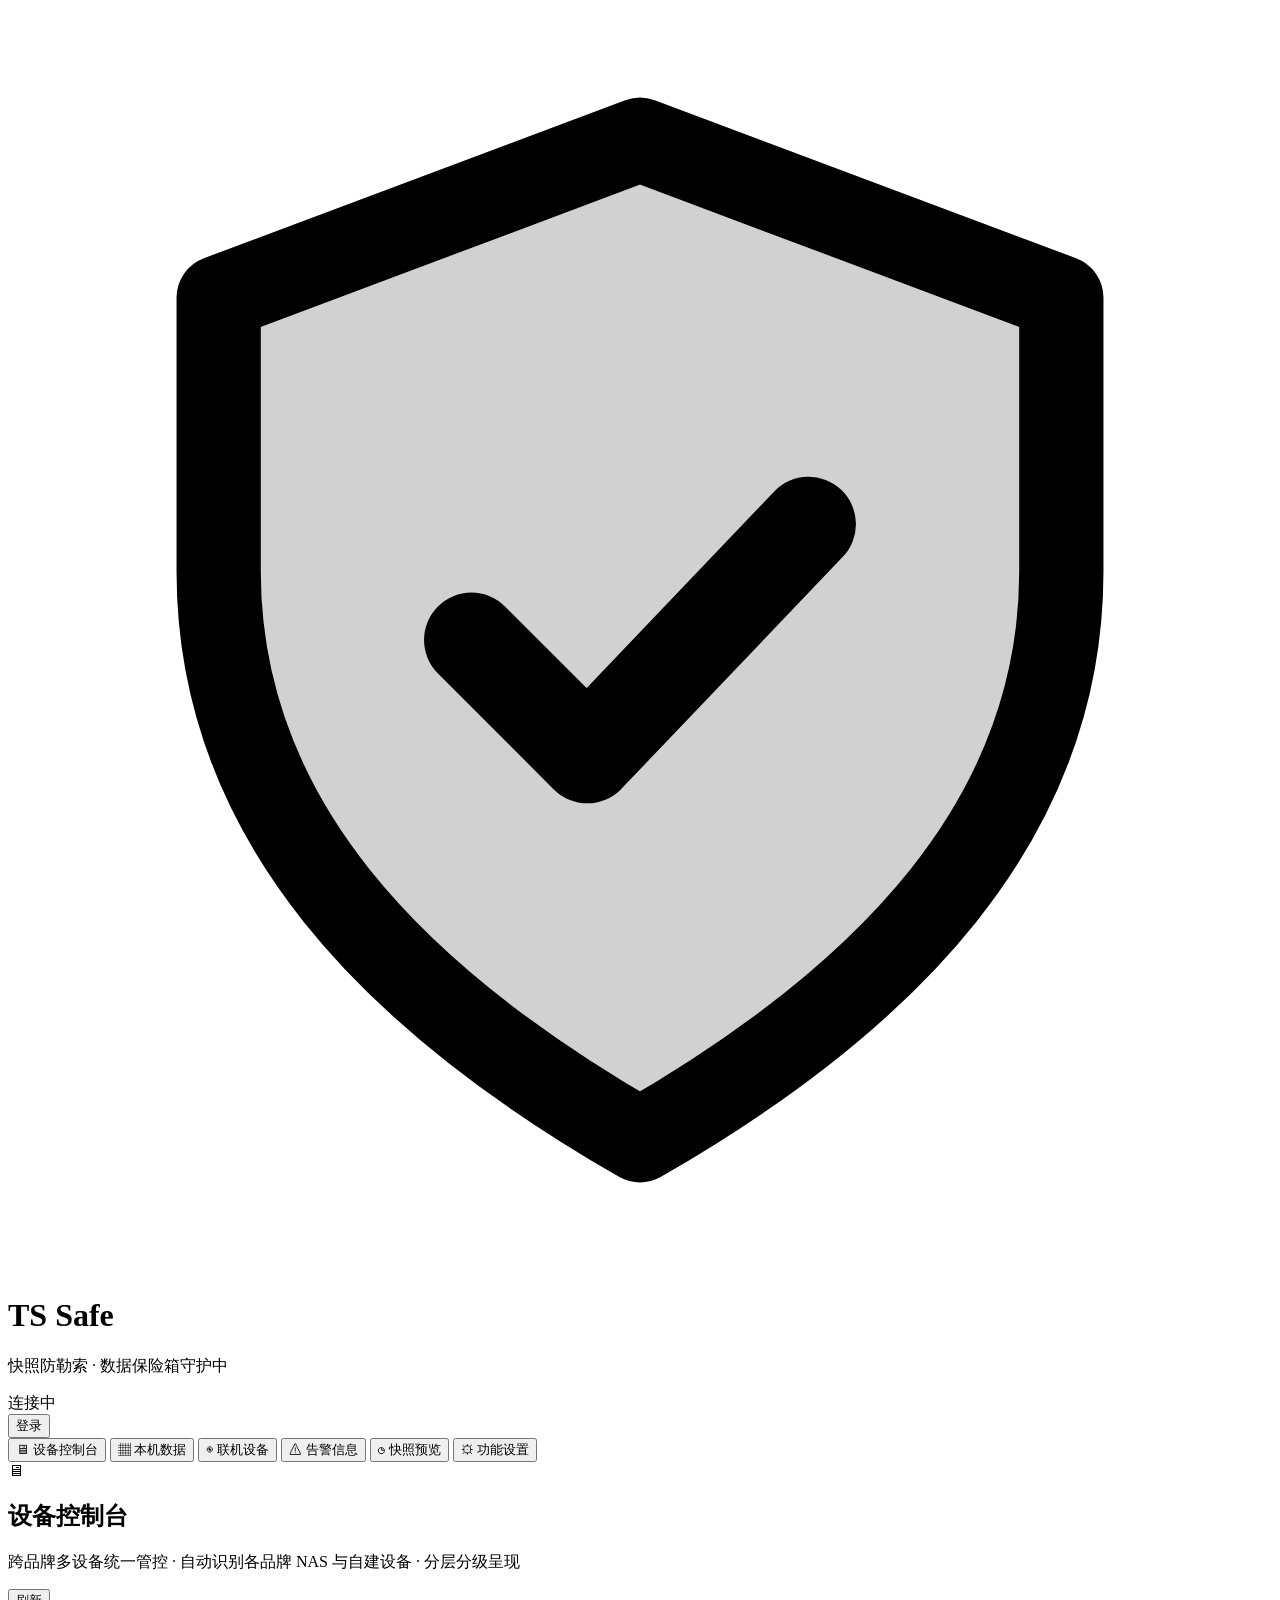
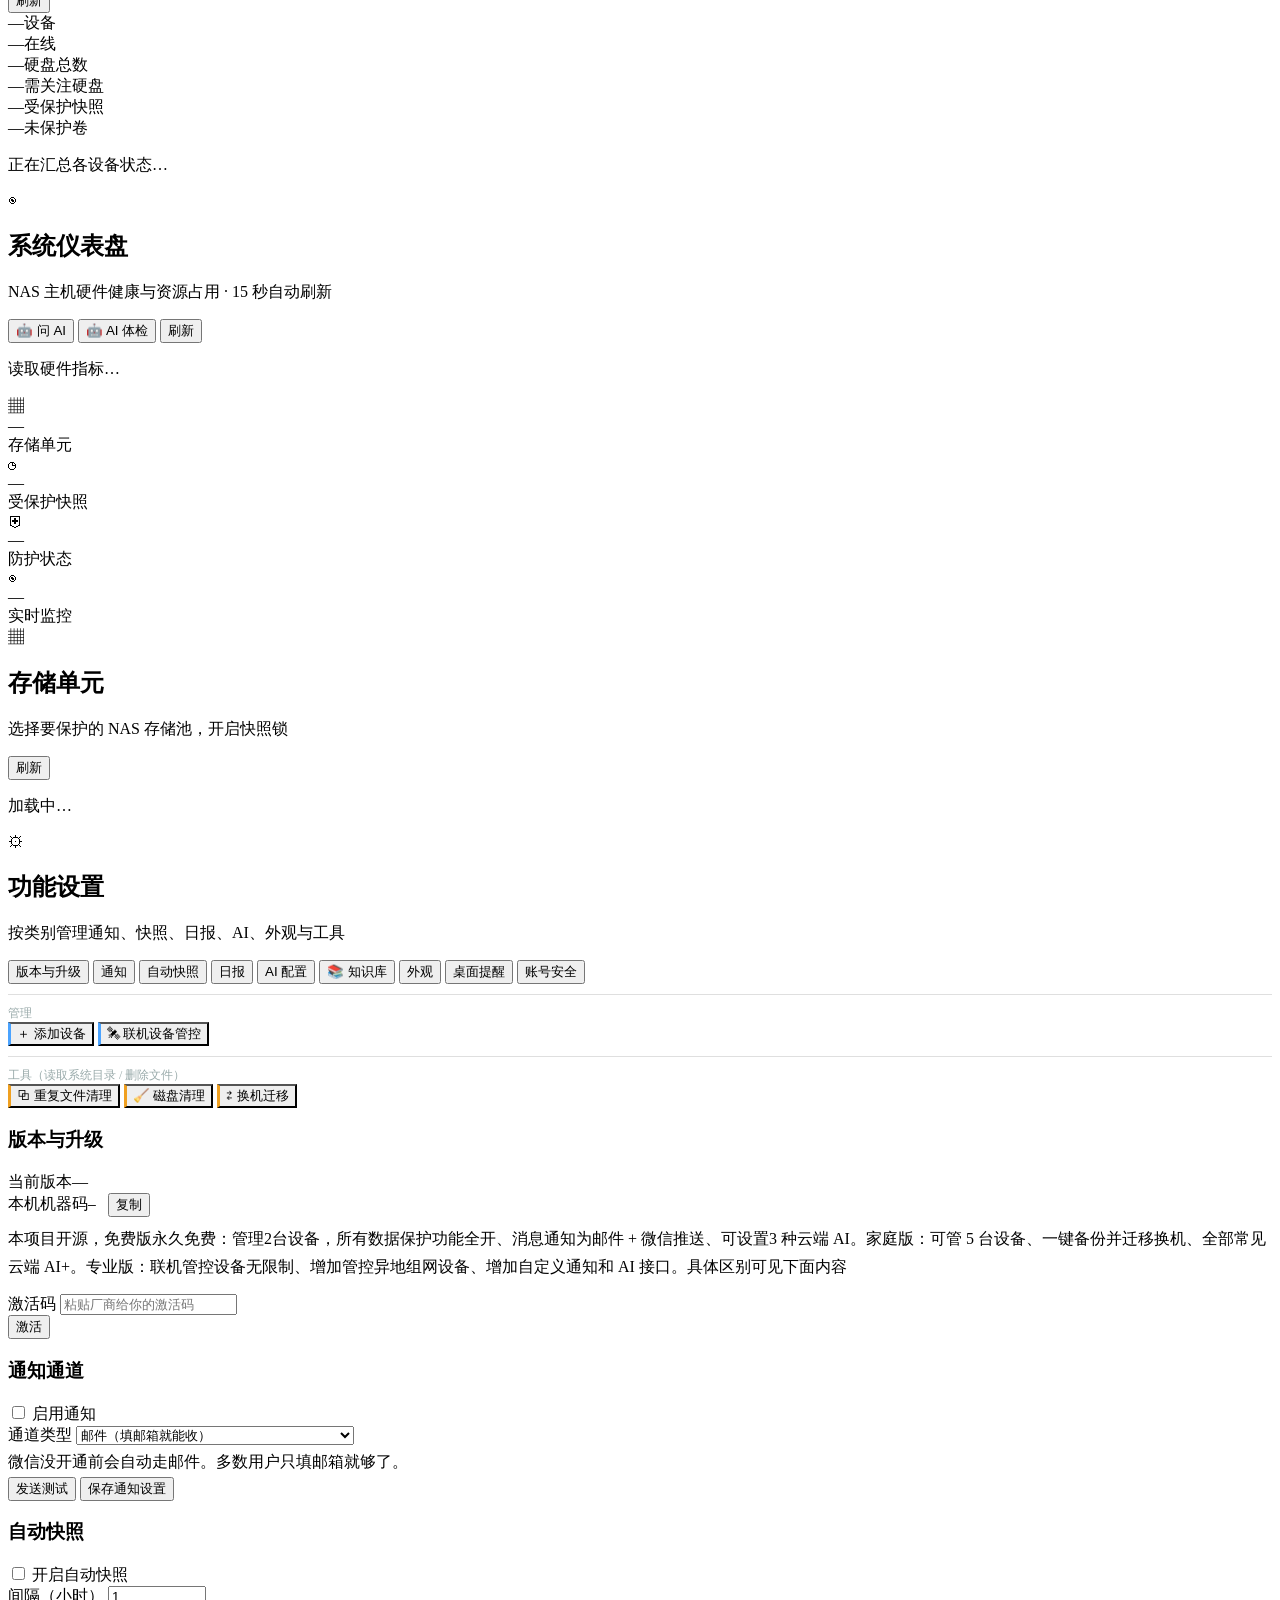
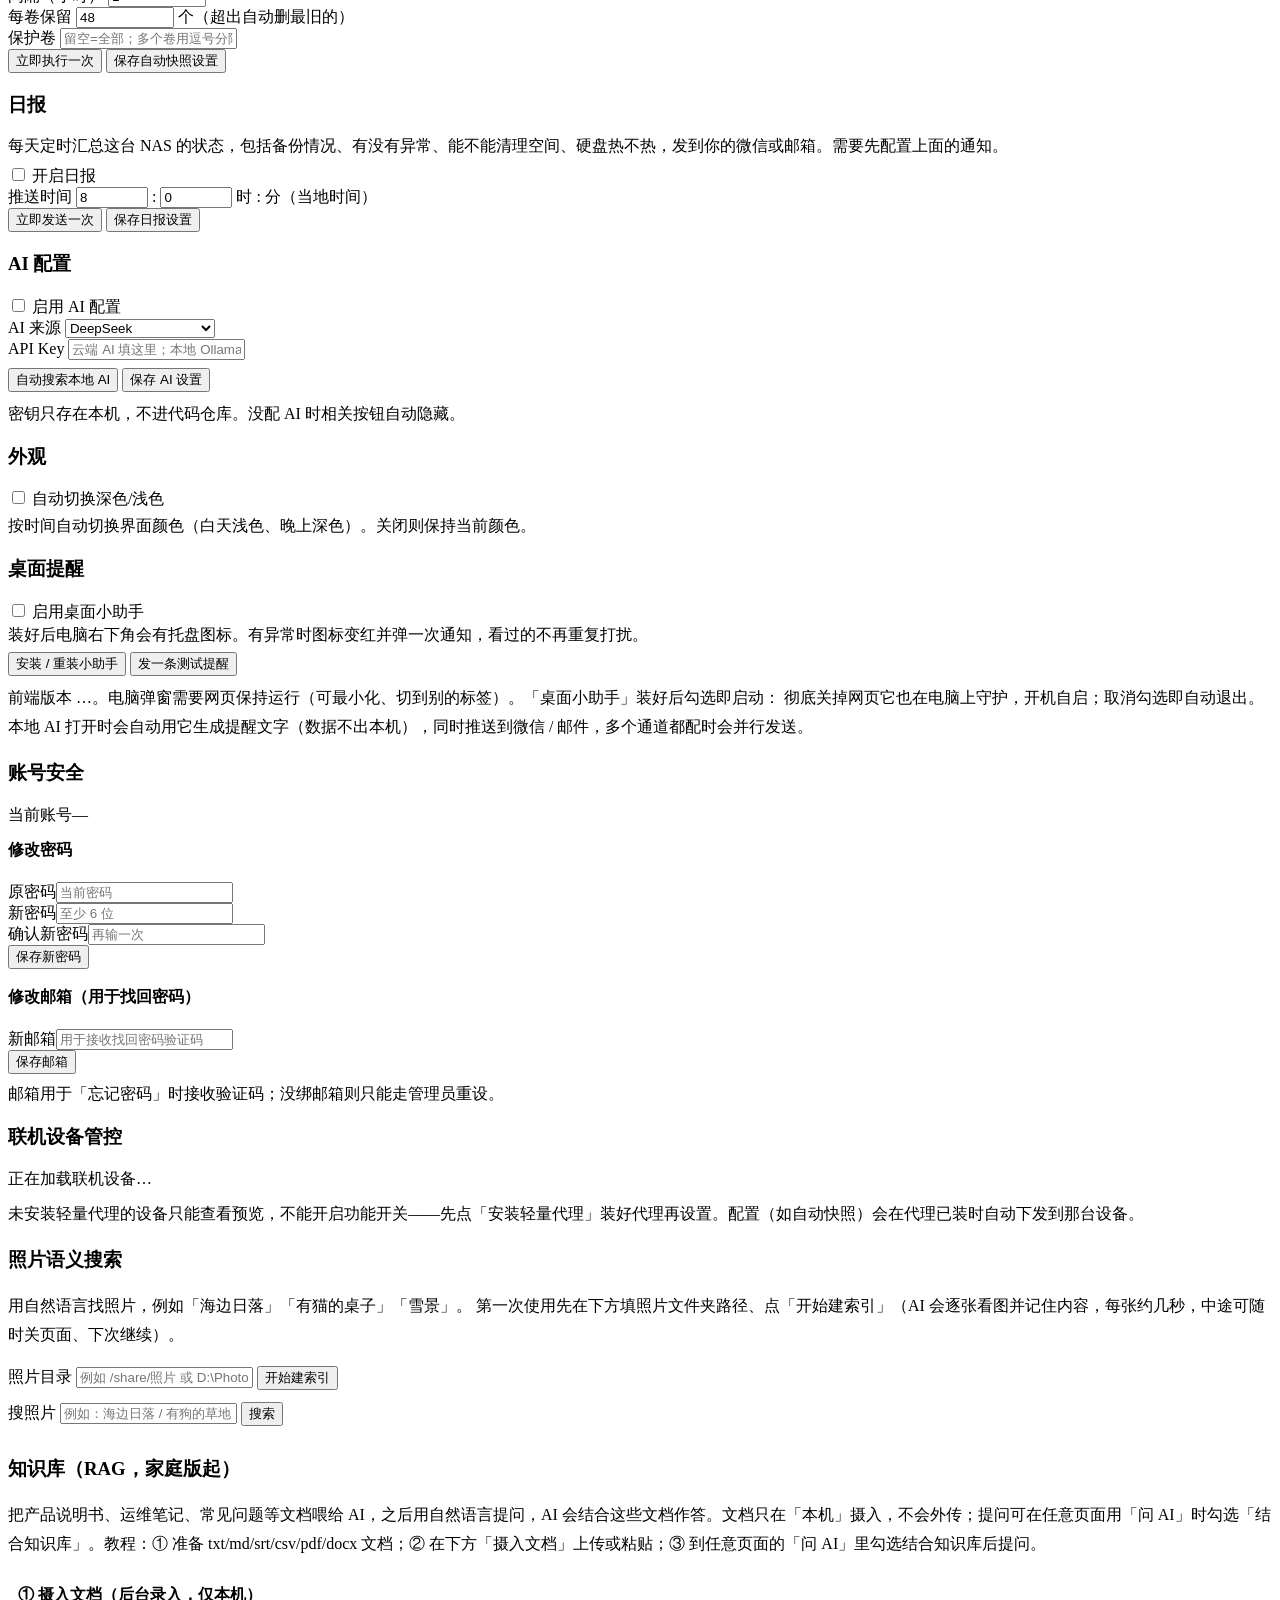
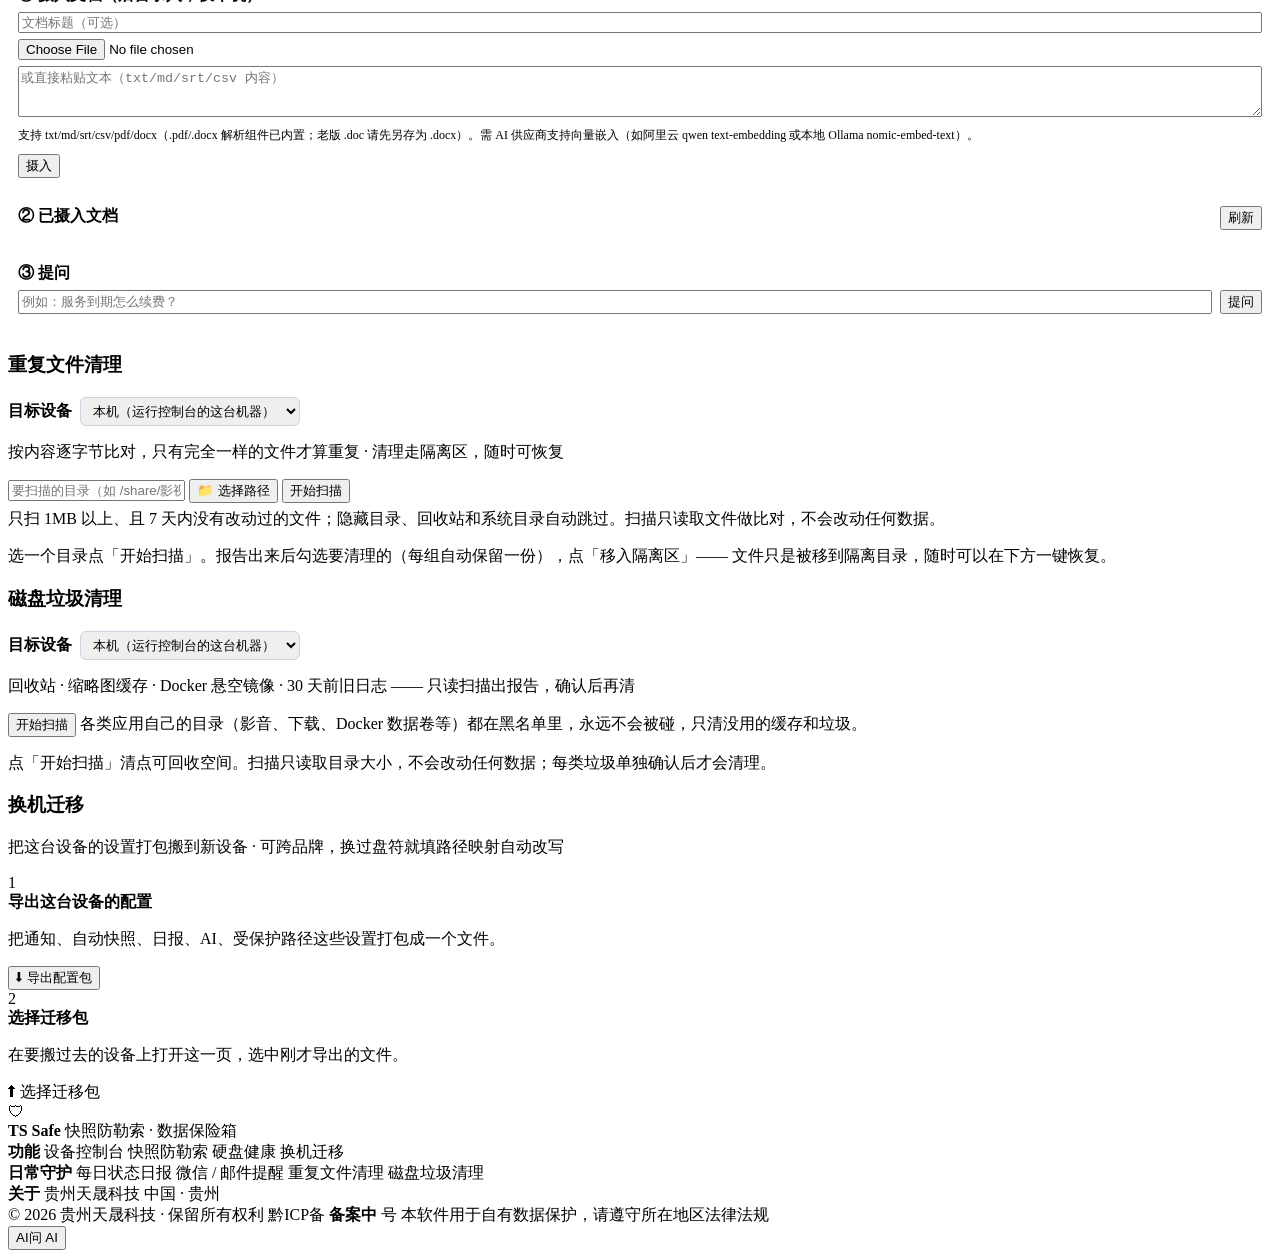
==== web/index.html @ de100f85 "20261008k: 扫描识别修正——Mac 不再被误判为苹果投屏设备(7000 AirPlay 探针+macOS 规则前置); 手动添加按识别结果预填品牌" ====
<!DOCTYPE html>
<html lang="zh-CN">
<head>
<meta charset="UTF-8">
<meta name="viewport" content="width=device-width, initial-scale=1.0">
<meta http-equiv="Cache-Control" content="no-store, no-cache, must-revalidate">
<meta http-equiv="Pragma" content="no-cache">
<meta http-equiv="Expires" content="0">
<title>TS Safe — 数据保险箱</title>
<link rel="preconnect" href="https://fonts.googleapis.com">
<link rel="preconnect" href="https://fonts.gstatic.com" crossorigin>
<link href="https://fonts.googleapis.com/css2?family=Sora:wght@500;600;700&display=swap" rel="stylesheet">
<link rel="stylesheet" href="/style-20261005a.css">
<link rel="icon" href="/favicon.ico" type="image/x-icon">
</head>
<body>

<header class="topbar">
  <div class="brand">
    <div class="logo" aria-hidden="true">
      <svg viewBox="0 0 24 24" fill="none">
        <path d="M12 2.5 4 5.5v5.2c0 4.7 3.3 8.1 8 10.8 4.7-2.7 8-6.1 8-10.8V5.5L12 2.5Z"
              fill="currentColor" opacity=".18"/>
        <path d="M12 2.5 4 5.5v5.2c0 4.7 3.3 8.1 8 10.8 4.7-2.7 8-6.1 8-10.8V5.5L12 2.5Z"
              stroke="currentColor" stroke-width="1.6" stroke-linejoin="round"/>
        <path d="m8.8 12 2.2 2.2 4.2-4.4" stroke="currentColor" stroke-width="1.8"
              stroke-linecap="round" stroke-linejoin="round"/>
      </svg>
    </div>
    <div>
      <h1>TS Safe</h1>
      <p class="sub" id="sysLine">快照防勒索 · 数据保险箱守护中</p>
    </div>
  </div>
  <div class="status" id="statusChip">
    <span class="dot"></span><span id="statusText">连接中</span>
  </div>
  <div class="auth-status" id="authStatus" title="未登录时只能查看，功能按钮需登录后使用">
    <button class="btn ghost sm" id="authBtn">登录</button>
  </div>
</header>

<!-- 主导航：分区查看，避免单页过长 -->
<!-- 主导航（六菜单）：前五个都是「看数据」，免登录直接看；
     只有「功能设置」是受保护入口，未登录点它会先要求注册/登录。
     动系统的工具（重复文件清理/磁盘清理/换机迁移）和各项配置都收进「功能设置」里面。 -->
<nav class="tabs" id="mainTabs" aria-label="主导航">
  <button class="tab active" data-view="console">🖥 设备控制台</button>
  <button class="tab" data-view="home">▦ 本机数据</button>
  <button class="tab" data-view="monitor">◉ 联机设备</button>
  <button class="tab" data-view="alerts">⚠ 告警信息</button>
  <button class="tab" data-view="snapshots">◷ 快照预览</button>
  <button class="tab" data-view="settings">⚙ 功能设置</button>
</nav>

<main class="layout">

  <!-- 顶栏式风险横幅（全局常驻，命中即红色/琥珀色顶置） -->
  <section class="alert-banner" id="alertBanner" hidden>
    <div class="alert-icon"></div>
    <div>
      <strong id="alertTitle">检测到风险</strong>
      <p id="alertBody"></p>
    </div>
  </section>

  <!-- 跨品牌多设备总控制台（主界面：分层分级呈现所有 NAS 设备） -->
  <section class="panel zone zone-monitor" id="consolePanel" data-view="console">
    <div class="panel-head">
      <div class="zone-head">
        <span class="zone-ico">🖥</span>
        <div>
          <h2>设备控制台</h2>
          <p class="sub">跨品牌多设备统一管控 · 自动识别各品牌 NAS 与自建设备 · 分层分级呈现</p>
        </div>
      </div>
      <div class="panel-actions">
        <button class="btn ghost" id="consoleRefreshBtn">刷新</button>
      </div>
    </div>

    <!-- 总体态势条 -->
    <div class="console-overview" id="consoleOverview">
      <div class="cov-card"><span class="cov-num" id="covDevices">—</span><span class="cov-label">设备</span></div>
      <div class="cov-card"><span class="cov-num" id="covOnline">—</span><span class="cov-label">在线</span></div>
      <div class="cov-card"><span class="cov-num" id="covDisks">—</span><span class="cov-label">硬盘总数</span></div>
      <div class="cov-card cov-risk"><span class="cov-num" id="covRisk">—</span><span class="cov-label">需关注硬盘</span></div>
      <div class="cov-card"><span class="cov-num" id="covSnaps">—</span><span class="cov-label">受保护快照</span></div>
      <div class="cov-card cov-risk"><span class="cov-num" id="covUnprot">—</span><span class="cov-label">未保护卷</span></div>
    </div>

    <!-- 设备拓扑思维导图（中心总控台 + 环绕设备节点） -->
    <div id="consoleTopology" class="console-topology"></div>

    <!-- 设备详情（点击节点下钻） -->
    <div id="deviceDetail" class="device-detail" style="display:none"></div>

    <!-- 设备分组树 -->
    <div id="consoleGroups" class="console-groups">
      <p class="muted">正在汇总各设备状态…</p>
    </div>

  </section>

  <!-- 系统仪表盘（本机总览顶部，按能力渲染，15s 自动刷新） -->
  <section class="panel zone zone-monitor" id="dashboardPanel" data-view="home">
    <div class="panel-head">
      <div class="zone-head">
        <span class="zone-ico">◉</span>
        <div>
          <h2>系统仪表盘</h2>
          <p class="sub">NAS 主机硬件健康与资源占用 · 15 秒自动刷新</p>
        </div>
      </div>
      <div class="panel-actions">
        <button class="btn ghost" id="aiAskBtn" title="用大白话问 TS Safe 的状态">🤖 问 AI</button>
        <button class="btn primary" id="aiDiagnoseBtn" title="AI 汇总全机状态出一份体检报告">🤖 AI 体检</button>
        <button class="btn ghost" id="metricsRefreshBtn">刷新</button>
      </div>
    </div>
    <div id="metricsBody" class="metrics-grid">
      <p class="muted">读取硬件指标…</p>
    </div>
  </section>

  <!-- 一眼概览 -->
  <section class="overview" id="overview" data-view="home">
    <div class="ov-card zone-storage">
      <span class="ov-ico">▦</span>
      <div class="ov-body">
        <div class="ov-num" id="ovUnits">—</div>
        <div class="ov-label">存储单元</div>
      </div>
    </div>
    <div class="ov-card zone-snapshot">
      <span class="ov-ico">◷</span>
      <div class="ov-body">
        <div class="ov-num" id="ovSnaps">—</div>
        <div class="ov-label">受保护快照</div>
      </div>
    </div>
    <div class="ov-card zone-guard">
      <span class="ov-ico">⛨</span>
      <div class="ov-body">
        <div class="ov-num" id="ovGuard">—</div>
        <div class="ov-label">防护状态</div>
      </div>
    </div>
    <div class="ov-card zone-monitor">
      <span class="ov-ico">◉</span>
      <div class="ov-body">
        <div class="ov-num" id="ovMonitor">—</div>
        <div class="ov-label">实时监控</div>
      </div>
    </div>
  </section>

  <!-- 功能区一：存储单元 -->
  <section class="panel zone zone-storage" id="storageZone" data-view="home">
    <div class="panel-head">
      <div class="zone-head">
        <span class="zone-ico">▦</span>
        <div>
          <h2>存储单元</h2>
          <p class="sub">选择要保护的 NAS 存储池，开启快照锁</p>
        </div>
      </div>
      <button class="btn ghost" id="refreshBtn">刷新</button>
    </div>
    <div id="volumeList" class="volume-list">
      <p class="muted">加载中…</p>
    </div>
  </section>

  <!-- 功能区二：快照时间轴 -->
  <section class="panel zone zone-snapshot" id="timelinePanel" data-view="snapshots" hidden>
    <div class="panel-head">
      <div class="zone-head">
        <span class="zone-ico">◷</span>
        <div>
          <h2 id="tlTitle">快照时间轴</h2>
          <p class="sub" id="tlSubtitle"></p>
        </div>
      </div>
      <div class="panel-actions">
        <select id="tlVolumeSel" class="text-input" style="width:auto" title="切换要查看的存储卷"></select>
        <button class="btn ghost" id="browseBtn" disabled>浏览文件</button>
        <button class="btn primary" id="snapBtn">立即拍一张快照</button>
        <button class="btn ghost" id="vssCleanBtn" style="display:none" title="删除系统里已不被本产品管理的残留卷影副本，释放 VSS 存储空间">清理孤儿影子副本</button>
      </div>
    </div>

    <div class="tl-devbar" id="tlDeviceBar"></div>

    <div class="timeline-wrap">
      <div class="timeline-line"></div>
      <div class="timeline" id="timeline">
        <p class="muted">该存储单元还没有快照。</p>
      </div>
    </div>

    <div class="tl-hint">
      <span class="hint-item"><i class="kp"></i>点击时间点查看详情</span>
      <span class="hint-item"><i class="kp"></i>建议每小时自动快照</span>
    </div>
  </section>

  <!-- 功能区三：联机设备状态总览 -->
  <section class="panel zone zone-monitor" id="monitorPanel" data-view="monitor" hidden>
    <div class="panel-head">
      <div class="zone-head">
        <span class="zone-ico">◉</span>
        <div>
          <h2>联机设备状态总览</h2>
          <p class="sub">所有已联机设备的健康与防护总览 · 点击单台看详情 · 功能性设置到「功能设置」里单独配</p>
        </div>
      </div>
      <div class="panel-actions">
        <button class="btn ghost" id="monRefreshBtn">刷新</button>
      </div>
    </div>
    <div id="deviceOverview" class="device-overview"><p class="muted">正在汇总联机设备…</p></div>
    <details class="monitor-local">
      <summary>本机实时监控（防勒索巡检）</summary>
      <div class="monitor-auto">
        <label class="switch">
          <input type="checkbox" id="autoMonitor">
          <span class="switch-track"></span>
        </label>
        <span class="auto-label">自动持续监控</span>
        <select id="autoInterval" class="sel-input">
          <option value="300000">每 5 分钟</option>
          <option value="600000">每 10 分钟</option>
          <option value="1800000">每 30 分钟</option>
        </select>
        <label class="chk-inline"><input type="checkbox" id="autoBehavior"> 同时扫描勒索迹象</label>
      </div>
      <div class="monitor-controls">
        <input id="watchPaths" class="text-input" placeholder="监控路径（逗号分隔，留空则用当前选中的卷）">
        <button class="btn ghost" id="pickPathsBtn">📁 选择路径</button>
        <button class="btn ghost" id="integrityBtn">校验快照是否被改动</button>
        <button class="btn ghost" id="behaviorBtn">扫描勒索迹象</button>
        <button class="btn ghost" id="aiInterpretBtn">AI 解读报告</button>
      </div>
      <div id="monitorResults" class="monitor-results">
        <p class="muted">点击上方按钮给 NAS 做一次主动体检：「校验快照」核对锁定快照里的文件有没有被偷偷改动；「扫描勒索迹象」检查文件有没有被大批量加密、改名的典型勒索病毒动作。</p>
      </div>
    </details>
  </section>

  <!-- 功能区：告警信息（本机 + 联机设备的告警与历史） -->
  <section class="panel zone zone-monitor" id="alertsPanel" data-view="alerts" hidden>
    <div class="panel-head">
      <div class="zone-head">
        <span class="zone-ico">⚠</span>
        <div>
          <h2>告警信息</h2>
          <p class="sub">本机与每台联机设备的当前告警与历史记录 · 首页横幅出现的告警都会在这里留痕</p>
        </div>
      </div>
      <div class="panel-actions">
        <button class="btn ghost" id="alertsRefreshBtn">刷新</button>
      </div>
    </div>
    <div id="alertsSummary" class="alerts-summary"></div>
    <div id="alertsFilters" class="alerts-filters"></div>
    <div id="alertsList" class="alerts-list"><p class="muted">正在加载告警…</p></div>
  </section>

  <section class="panel zone zone-monitor" id="settingsPanel" data-view="settings">
    <div class="panel-head">
      <div class="zone-head">
        <span class="zone-ico">⚙</span>
        <div>
          <h2>功能设置</h2>
          <p class="sub">按类别管理通知、快照、日报、AI、外观与工具</p>
        </div>
      </div>
    </div>

    <div class="settings-layout">
      <nav class="settings-menu">
        <button class="settings-tab" data-tab="license">版本与升级</button>
        <button class="settings-tab active" data-tab="notify">通知</button>
        <button class="settings-tab" data-tab="autosnap">自动快照</button>
        <button class="settings-tab" data-tab="daily">日报</button>
        <button class="settings-tab" data-tab="ai">AI 配置</button>
        <button class="settings-tab" data-tab="kb">📚 知识库</button>
        <button class="settings-tab" data-tab="photo" style="display:none">🔍 照片搜索</button>
        <button class="settings-tab" data-tab="appearance">外观</button>
        <button class="settings-tab" data-tab="agent">桌面提醒</button>
        <button class="settings-tab" data-tab="account">账号安全</button>
        <div class="settings-menu-sep" style="margin-top:10px;padding-top:10px;border-top:1px solid rgba(128,128,128,.25);color:#9aa;font-size:12px">管理</div>
        <button class="settings-tab settings-tab-tool" data-tab="devices" style="border-left:3px solid #4aa3ff">＋ 添加设备</button>
        <button class="settings-tab settings-tab-tool" data-tab="manage" style="border-left:3px solid #4aa3ff">🛰 联机设备管控</button>
        <div class="settings-menu-sep" style="margin-top:10px;padding-top:10px;border-top:1px solid rgba(128,128,128,.25);color:#9aa;font-size:12px">工具（读取系统目录 / 删除文件）</div>
        <button class="settings-tab settings-tab-tool" data-tab="dups" style="border-left:3px solid #f0a020">⧉ 重复文件清理</button>
        <button class="settings-tab settings-tab-tool" data-tab="junk" style="border-left:3px solid #f0a020">🧹 磁盘清理</button>
        <button class="settings-tab settings-tab-tool" data-tab="migrate" style="border-left:3px solid #f0a020">⇄ 换机迁移</button>
      </nav>

      <div class="settings-body">
        <!-- 版本与升级 -->
        <div class="settings-pane" data-pane="license">
          <h3 class="sub-h">版本与升级</h3>
          <div class="set-row"><span class="set-label">当前版本</span><span id="licEdition">—</span></div>
          <div class="set-row"><span class="set-label">本机机器码</span><span id="licFp" style="font-family:monospace">—</span>
            <button class="btn ghost" id="licCopyFp" style="margin-left:8px">复制</button></div>
          <div id="licStatus" class="notice" style="display:none"></div>
          <p class="muted" style="margin:8px 0 6px;line-height:1.8">本项目开源，免费版永久免费：管理2台设备，所有数据保护功能全开、消息通知为邮件 + 微信推送、可设置3 种云端 AI。家庭版：可管 5 台设备、一键备份并迁移换机、全部常见云端 AI+。专业版：联机管控设备无限制、增加管控异地组网设备、增加自定义通知和 AI 接口。具体区别可见下面内容</p>
          <div id="licCompare" class="lic-compare"></div>
          <div class="set-row" style="margin-top:12px"><span class="set-label">激活码</span>
            <input id="licKey" class="text-input" type="text" placeholder="粘贴厂商给你的激活码" style="flex:1"></div>
          <div class="set-actions">
            <button class="btn primary" id="licActivateBtn">激活</button>
          </div>
        </div>

        <!-- 通知 -->
        <div class="settings-pane active" data-pane="notify">
          <h3 class="sub-h">通知通道</h3>
          <label class="chk-inline"><input type="checkbox" id="notifyEnabled"> 启用通知</label>
          <div class="set-row">
            <span class="set-label">通道类型</span>
            <select id="notifyType" class="sel-input">
              <option value="relay">邮件（填邮箱就能收）</option>
              <option value="wechat_service_account">微信服务号（微信里强提醒）</option>
              <optgroup label="其他推送方式（要自己会配）">
                <option value="feishu">飞书机器人</option>
                <option value="webhook">群机器人（企业微信 / 钉钉）</option>
                <option value="bark">苹果手机推送（App 名叫 Bark）</option>
                <option value="ntfy">手机推送（安卓、苹果都能用）</option>
                <option value="telegram">Telegram 推送（国外软件，要能上外网）</option>
                <option value="email">自备邮箱发信（SMTP）</option>
              </optgroup>
            </select>
          </div>
          <p class="muted" style="margin:6px 0 0">微信没开通前会自动走邮件。多数用户只填邮箱就够了。</p>
          <p class="muted" id="notifyEditionHint" style="margin:4px 0 0; line-height:1.8"></p>
          <div id="relayHint" class="notice" style="display:none"></div>
          <div class="set-actions" id="relaySwitchBox" style="display:none; margin:2px 0 8px">
            <button class="btn ghost" id="relayToSmtpBtn">改用「自备邮箱发信」（免费，最简单）</button>
          </div>
          <div id="notifyFields"></div>
          <div class="set-actions">
            <button class="btn ghost" id="notifyTestBtn">发送测试</button>
            <button class="btn primary" id="notifySaveBtn">保存通知设置</button>
          </div>
        </div>

        <!-- 自动快照 -->
        <div class="settings-pane" data-pane="autosnap">
          <h3 class="sub-h">自动快照</h3>
          <label class="chk-inline"><input type="checkbox" id="autoSnapEnabled"> 开启自动快照</label>
          <div class="set-row">
            <span class="set-label">间隔（小时）</span>
            <input id="autoSnapInterval" class="text-input" type="number" min="1" max="8760" value="1" style="width:90px">
          </div>
          <div class="set-row">
            <span class="set-label">每卷保留</span>
            <input id="autoSnapKeep" class="text-input" type="number" min="1" max="999" value="48" style="width:90px">
            <span class="muted">个（超出自动删最旧的）</span>
          </div>
          <div class="set-row">
            <span class="set-label">保护卷</span>
            <input id="autoSnapVolumes" class="text-input" placeholder="留空=全部；多个卷用逗号分隔（卷ID或名称）">
          </div>
          <div id="autoSnapStatus" class="notice" style="display:none"></div>
          <div class="set-actions">
            <button class="btn ghost" id="autoSnapRunBtn">立即执行一次</button>
            <button class="btn primary" id="autoSnapSaveBtn">保存自动快照设置</button>
          </div>
        </div>

        <!-- 日报 -->
        <div class="settings-pane" data-pane="daily">
          <h3 class="sub-h">日报</h3>
          <p class="muted" style="margin:6px 0 8px">每天定时汇总这台 NAS 的状态，包括备份情况、有没有异常、能不能清理空间、硬盘热不热，发到你的微信或邮箱。需要先配置上面的通知。</p>
          <label class="chk-inline"><input type="checkbox" id="dailyEnabled"> 开启日报</label>
          <div class="set-row">
            <span class="set-label">推送时间</span>
            <input id="dailyHour" class="text-input" type="number" min="0" max="23" value="8" style="width:64px"> :
            <input id="dailyMinute" class="text-input" type="number" min="0" max="59" value="0" style="width:64px">
            <span class="muted">时 : 分（当地时间）</span>
          </div>
          <div id="dailyLast" class="notice" style="display:none"></div>
          <div class="set-actions">
            <button class="btn ghost" id="dailyRunBtn">立即发送一次</button>
            <button class="btn primary" id="dailySaveBtn">保存日报设置</button>
          </div>
        </div>

        <!-- AI -->
        <div class="settings-pane" data-pane="ai">
          <h3 class="sub-h">AI 配置</h3>
          <label class="chk-inline"><input type="checkbox" id="aiEnabled"> 启用 AI 配置</label>
          <div class="set-row">
            <span class="set-label">AI 来源</span>
            <select id="aiProvider" class="sel-input">
              <option value="deepseek">DeepSeek</option>
              <option value="openai">OpenAI</option>
              <option value="qwen">通义千问</option>
              <option value="zhipu">智谱 GLM</option>
              <option value="qiniu">七牛云 AI</option>
              <option value="ollama">本地 AI（Ollama 等）</option>
            </select>
          </div>
          <div class="set-row" id="aiKeyRow">
            <span class="set-label">API Key</span>
            <input id="aiKey" class="text-input" placeholder="云端 AI 填这里；本地 Ollama 留空">
          </div>
          <div class="set-row" id="aiBaseRow" style="display:none">
            <span class="set-label">服务地址</span>
            <input id="aiBase" class="text-input" placeholder="http://NAS的IP:11434/v1">
          </div>
          <div class="set-row" id="aiModelRow" style="display:none">
            <span class="set-label">模型</span>
            <input id="aiModel" class="text-input" placeholder="qwen2.5:7b">
          </div>
          <p class="muted" id="aiHint" style="margin:8px 0 0; line-height:1.8"></p>
          <p class="muted" id="aiEditionHint" style="margin:6px 0 0; line-height:1.8"></p>
          <div class="set-actions">
            <button class="btn ghost" id="aiDiscoverBtn">自动搜索本地 AI</button>
            <button class="btn primary" id="aiSaveBtn">保存 AI 设置</button>
          </div>
          <p class="muted" style="margin-top:12px">密钥只存在本机，不进代码仓库。没配 AI 时相关按钮自动隐藏。</p>
        </div>

        <!-- 外观 -->
        <div class="settings-pane" data-pane="appearance">
          <h3 class="sub-h">外观</h3>
          <label class="chk-inline"><input type="checkbox" id="autoThemeChk"> 自动切换深色/浅色</label>
          <p class="muted" style="margin:6px 0 0">按时间自动切换界面颜色（白天浅色、晚上深色）。关闭则保持当前颜色。</p>
        </div>

        <!-- 桌面提醒 -->
        <div class="settings-pane" data-pane="agent">
          <h3 class="sub-h">桌面提醒</h3>
          <label class="chk-inline"><input type="checkbox" id="agentChk"> 启用桌面小助手</label>
          <p class="muted" style="margin:2px 0 6px">装好后电脑右下角会有托盘图标。有异常时图标变红并弹一次通知，看过的不再重复打扰。</p>
          <div id="webNotifyRow" hidden>
            <label class="chk-inline"><input type="checkbox" id="deskNotifyChk"> 用网页弹窗提醒（网页要保持打开）</label>
            <div class="set-actions">
              <button class="btn ghost" id="notifyPermBtn">授权网页弹窗</button>
            </div>
          </div>
          <div class="set-actions">
            <button class="btn ghost" id="agentInstallBtn">安装 / 重装小助手</button>
            <button class="btn ghost" id="pushTestBtn">发一条测试提醒</button>
            <span id="testResult" class="muted" style="margin-left:10px"></span>
          </div>
          <p class="muted" style="margin-top:8px; line-height:1.8">
            前端版本 <span id="jsVer">…</span>。电脑弹窗需要网页保持运行（可最小化、切到别的标签）。「桌面小助手」装好后勾选即启动：
            彻底关掉网页它也在电脑上守护，开机自启；取消勾选即自动退出。
            本地 AI 打开时会自动用它生成提醒文字（数据不出本机），同时推送到微信 / 邮件，多个通道都配时会并行发送。
          </p>
        </div>

        <!-- 账号安全 -->
        <div class="settings-pane" data-pane="account">
          <h3 class="sub-h">账号安全</h3>
          <div class="set-row"><span class="set-label">当前账号</span><span id="accUser">—</span></div>
          <h4 class="sub-h" style="margin-top:14px">修改密码</h4>
          <div class="set-row"><span class="set-label">原密码</span><input id="accOldPw" class="text-input" type="password" placeholder="当前密码" autocomplete="current-password"></div>
          <div class="set-row"><span class="set-label">新密码</span><input id="accNewPw" class="text-input" type="password" placeholder="至少 6 位" autocomplete="new-password"></div>
          <div class="set-row"><span class="set-label">确认新密码</span><input id="accNewPw2" class="text-input" type="password" placeholder="再输一次" autocomplete="new-password"></div>
          <div id="accPwMsg" class="notice" style="display:none"></div>
          <div class="set-actions"><button class="btn primary" id="accChangePwBtn">保存新密码</button></div>
          <h4 class="sub-h" style="margin-top:18px">修改邮箱（用于找回密码）</h4>
          <div class="set-row"><span class="set-label">新邮箱</span><input id="accEmail" class="text-input" type="email" placeholder="用于接收找回密码验证码"></div>
          <div id="accEmailMsg" class="notice" style="display:none"></div>
          <div class="set-actions"><button class="btn primary" id="accSaveEmailBtn">保存邮箱</button></div>
          <p class="muted" style="margin-top:10px">邮箱用于「忘记密码」时接收验证码；没绑邮箱则只能走管理员重设。</p>
        </div>

        <!-- 联机设备管控（设置后台）：在线统计 + 每台设备状态/代理/功能开关 -->
        <div class="settings-pane" data-pane="manage">
          <h3 class="sub-h">联机设备管控</h3>
          <div id="manageSummary" class="muted" style="margin:6px 0 10px">正在加载联机设备…</div>
          <div id="manageList"></div>
          <p class="muted" style="margin-top:10px; line-height:1.8">未安装轻量代理的设备只能查看预览，不能开启功能开关——先点「安装轻量代理」装好代理再设置。配置（如自动快照）会在代理已装时自动下发到那台设备。</p>
        </div>

        <!-- 知识库（后台摄入，前端只提问） -->
        <div class="settings-pane" data-pane="photo">
          <h3 class="sub-h">照片语义搜索</h3>
          <p class="muted" style="line-height:1.8">用自然语言找照片，例如「海边日落」「有猫的桌子」「雪景」。
             第一次使用先在下方填照片文件夹路径、点「开始建索引」（AI 会逐张看图并记住内容，每张约几秒，中途可随时关页面、下次继续）。</p>
          <div class="set-row">
            <span class="set-label">照片目录</span>
            <input id="psRoot" class="text-input" placeholder="例如 /share/照片 或 D:\Photos" style="flex:1">
            <button id="psIndexBtn" class="btn primary">开始建索引</button>
          </div>
          <p class="muted" id="psProgress" style="margin:6px 0 0"></p>
          <div class="set-row" style="margin-top:12px">
            <span class="set-label">搜照片</span>
            <input id="psQuery" class="text-input" placeholder="例如：海边日落 / 有狗的草地" style="flex:1">
            <button id="psSearchBtn" class="btn primary">搜索</button>
          </div>
          <div id="psResults" style="margin-top:12px;display:grid;grid-template-columns:repeat(auto-fill,minmax(220px,1fr));gap:10px"></div>
        </div>
        <div class="settings-pane" data-pane="kb">
          <h3 class="sub-h">知识库（RAG，家庭版起）</h3>
          <p class="muted" style="line-height:1.8">把产品说明书、运维笔记、常见问题等文档喂给 AI，之后用自然语言提问，AI 会结合这些文档作答。文档只在「本机」摄入，不会外传；提问可在任意页面用「问 AI」时勾选「结合知识库」。教程：① 准备 txt/md/srt/csv/pdf/docx 文档；② 在下方「摄入文档」上传或粘贴；③ 到任意页面的「问 AI」里勾选结合知识库后提问。</p>
          <div id="kbFreeTip" class="notice" style="display:none">📌 知识库是 <b>家庭版起</b> 的功能，当前是免费版。升级后这里可以上传产品说明书、运维笔记等文档，AI 会照着这些文档回答问题。到「版本与升级」页可查看对比与升级。</div>
          <div id="kbPaneBody">
          <div class="kb-block" style="border:1px solid var(--border);border-radius:10px;padding:10px;margin:8px 0">
            <div style="font-weight:600;margin-bottom:6px">① 摄入文档（后台录入，仅本机）</div>
            <input id="kbTitle" class="text-input" placeholder="文档标题（可选）" style="width:100%;box-sizing:border-box;margin-bottom:6px">
            <input id="kbFile" type="file" accept=".txt,.md,.srt,.csv,.pdf,.docx" style="margin-bottom:6px;width:100%">
            <textarea id="kbText" class="text-input" rows="3" placeholder="或直接粘贴文本（txt/md/srt/csv 内容）" style="width:100%;box-sizing:border-box;resize:vertical"></textarea>
            <div class="muted" style="font-size:12px;margin:6px 0">支持 txt/md/srt/csv/pdf/docx（.pdf/.docx 解析组件已内置；老版 .doc 请先另存为 .docx）。需 AI 供应商支持向量嵌入（如阿里云 qwen text-embedding 或本地 Ollama nomic-embed-text）。</div>
            <button id="kbIngestBtn" class="btn primary" style="margin-top:4px">摄入</button>
          </div>
          <div class="kb-block" style="border:1px solid var(--border);border-radius:10px;padding:10px;margin-bottom:10px">
            <div style="font-weight:600;margin-bottom:6px">② 已摄入文档 <button id="kbRefreshBtn" class="btn ghost sm" style="float:right">刷新</button></div>
            <div id="kbDocList" style="max-height:160px;overflow:auto"></div>
          </div>
          <div class="kb-block" style="border:1px solid var(--border);border-radius:10px;padding:10px">
            <div style="font-weight:600;margin-bottom:6px">③ 提问</div>
            <div style="display:flex;gap:8px">
              <input id="kbQuery" class="text-input" placeholder="例如：服务到期怎么续费？" style="flex:1;box-sizing:border-box">
              <button id="kbQueryBtn" class="btn primary">提问</button>
            </div>
            <div id="kbAnswer" style="margin-top:10px;white-space:pre-wrap;line-height:1.7"></div>
          </div>
          </div>
        </div>

        <!-- 工具：重复文件清理（在设置页右侧显示） -->
        <div class="settings-pane" data-pane="dups">
          <h3 class="sub-h">重复文件清理</h3>
          <div class="monitor-target-row" style="display:flex;align-items:center;gap:8px;margin:0 0 10px;flex-wrap:wrap">
            <label class="tt-label" style="font-weight:600">目标设备</label>
            <select id="dupDevice" class="device-select" style="padding:5px 8px;border-radius:6px;border:1px solid #cbd5e1;min-width:220px">
              <option value="local">本机（运行控制台的这台机器）</option>
            </select>
            <span id="dupTargetHint" class="muted"></span>
          </div>
          <p class="sub">按内容逐字节比对，只有完全一样的文件才算重复 · 清理走隔离区，随时可恢复</p>
          <div class="monitor-controls">
            <input id="dupRoot" class="text-input" placeholder="要扫描的目录（如 /share/影视）">
            <button class="btn ghost" id="dupPickBtn">📁 选择路径</button>
            <button class="btn primary" id="dupScanBtn">开始扫描</button>
          </div>
          <p class="muted" style="margin:6px 0 0">只扫 1MB 以上、且 7 天内没有改动过的文件；隐藏目录、回收站和系统目录自动跳过。扫描只读取文件做比对，不会改动任何数据。</p>
          <div id="dupStatus" class="notice" style="display:none"></div>
          <div id="dupResults" class="monitor-results">
            <p class="muted">选一个目录点「开始扫描」。报告出来后勾选要清理的（每组自动保留一份），点「移入隔离区」—— 文件只是被移到隔离目录，随时可以在下方一键恢复。</p>
          </div>
          <div id="dupQuarantine" class="monitor-results"></div>
        </div>

        <!-- 工具：磁盘垃圾清理 -->
        <div class="settings-pane" data-pane="junk">
          <h3 class="sub-h">磁盘垃圾清理</h3>
          <div class="monitor-target-row" style="display:flex;align-items:center;gap:8px;margin:0 0 10px;flex-wrap:wrap">
            <label class="tt-label" style="font-weight:600">目标设备</label>
            <select id="junkDevice" class="device-select" style="padding:5px 8px;border-radius:6px;border:1px solid #cbd5e1;min-width:220px">
              <option value="local">本机（运行控制台的这台机器）</option>
            </select>
            <span id="junkTargetHint" class="muted"></span>
          </div>
          <p class="sub">回收站 · 缩略图缓存 · Docker 悬空镜像 · 30 天前旧日志 —— 只读扫描出报告，确认后再清</p>
          <div class="monitor-controls">
            <button class="btn primary" id="junkScanBtn">开始扫描</button>
            <span class="muted">各类应用自己的目录（影音、下载、Docker 数据卷等）都在黑名单里，永远不会被碰，只清没用的缓存和垃圾。</span>
          </div>
          <div id="junkStatus" class="notice" style="display:none"></div>
          <div id="junkResults" class="monitor-results">
            <p class="muted">点「开始扫描」清点可回收空间。扫描只读取目录大小，不会改动任何数据；每类垃圾单独确认后才会清理。</p>
          </div>
        </div>

        <!-- 工具：换机迁移 -->
        <div class="settings-pane" data-pane="migrate">
          <h3 class="sub-h">换机迁移</h3>
          <p class="sub">把这台设备的设置打包搬到新设备 · 可跨品牌，换过盘符就填路径映射自动改写</p>
          <div class="migrate-card">
            <div class="mig-step">
              <span class="mig-step-no">1</span>
              <div class="mig-step-body">
                <b>导出这台设备的配置</b>
                <p>把通知、自动快照、日报、AI、受保护路径这些设置打包成一个文件。</p>
                <button class="btn ghost" id="exportMigBtn">⬇ 导出配置包</button>
              </div>
            </div>
            <div class="mig-step">
              <span class="mig-step-no">2</span>
              <div class="mig-step-body">
                <b>选择迁移包</b>
                <p>在要搬过去的设备上打开这一页，选中刚才导出的文件。</p>
                <label class="btn primary" for="importMigFile">⬆ 选择迁移包</label>
                <input type="file" id="importMigFile" accept=".json,application/json" hidden>
              </div>
            </div>
            <div id="migPathMap" class="mig-pathmap" hidden>
              <div class="mig-step">
                <span class="mig-step-no">3</span>
                <div class="mig-step-body">
                  <b>迁移到哪台设备</b>
                  <p>选好目标设备，品牌会自动带出来；换过盘符就填路径映射。</p>
                  <div class="set-row">
                    <span class="set-label">目标设备</span>
                    <select id="migTargetDevice" class="sel-input">
                      <option value="">— 请选择目标设备 —</option>
                    </select>
                  </div>
                  <div class="set-row">
                    <span class="set-label">旧共享根</span>
                    <input id="migOldRoot" class="text-input" placeholder="如 /share/CACHEDEV2_DATA">
                  </div>
                  <div class="set-row">
                    <span class="set-label">新共享根</span>
                    <input id="migNewRoot" class="text-input" placeholder="如 /volume1">
                  </div>
                  <div class="set-row">
                    <span class="set-label">目标品牌</span>
                    <select id="migTargetBrand" class="sel-input">
                      <option value="">自动识别本机</option>
                      <option value="qnap">威联通 QNAP</option>
                      <option value="synology">群晖 Synology</option>
                      <option value="ugreen">绿联 UGOS</option>
                      <option value="feiniu">飞牛 fnOS</option>
                      <option value="truenas">TrueNAS</option>
                      <option value="omv">OpenMediaVault</option>
                      <option value="unraid">Unraid</option>
                      <option value="generic_linux">通用 Linux / 自建设备</option>
                    </select>
                  </div>
                  <div class="set-actions">
                    <button class="btn ghost" id="migPreviewBtn">预览变更</button>
                    <button class="btn primary" id="migApplyBtn">应用导入</button>
                  </div>
                  <div id="migPreview" class="mig-preview notice" hidden></div>
                </div>
              </div>
            </div>
          </div>
        </div>
      </div>
    </div>
  </section>
</main>

<!-- AI 全页悬浮入口：吸附右缘、默认缩进半隐，悬停滑出；任意页面点击即可问 AI -->
<!-- 页脚：版权 / 备案 / 说明 -->
<footer class="site-footer">
  <div class="sf-top">
    <div class="sf-brand">
      <span class="sf-logo">🛡</span>
      <div>
        <b>TS Safe</b>
        <span>快照防勒索 · 数据保险箱</span>
      </div>
    </div>
    <div class="sf-col">
      <b>功能</b>
      <span>设备控制台</span>
      <span>快照防勒索</span>
      <span>硬盘健康</span>
      <span>换机迁移</span>
    </div>
    <div class="sf-col">
      <b>日常守护</b>
      <span>每日状态日报</span>
      <span>微信 / 邮件提醒</span>
      <span>重复文件清理</span>
      <span>磁盘垃圾清理</span>
    </div>
    <div class="sf-col">
      <b>关于</b>
      <span>贵州天晟科技</span>
      <span>中国 · 贵州</span>
    </div>
  </div>
  <div class="sf-bottom">
    <span>© 2026 贵州天晟科技 · 保留所有权利</span>
    <span>黔ICP备 <b id="icpNo">备案中</b> 号</span>
    <span>本软件用于自有数据保护，请遵守所在地区法律法规</span>
  </div>
</footer>

<div id="aiFab">
  <button id="aiFabBtn" type="button" title="随时问 AI"><span class="ai-fab-badge">AI</span><span class="ai-fab-txt">问 AI</span></button>
</div>

<div class="modal-root" id="modalRoot" hidden>
  <div class="modal-mask" id="modalMask"></div>
  <div class="modal" id="modalBox">
    <div class="modal-head">
      <h3 id="modalTitle">标题</h3>
      <button class="icon-btn" id="modalClose">✕</button>
    </div>
    <div class="modal-body" id="modalBody"></div>
    <div class="modal-foot" id="modalFoot"></div>
  </div>
</div>

<div class="toast-root" id="toastRoot"></div>

<script src="/qrcode.min.js"></script>
<script src="/app-20261008k.js"></script>
</body>
</html>
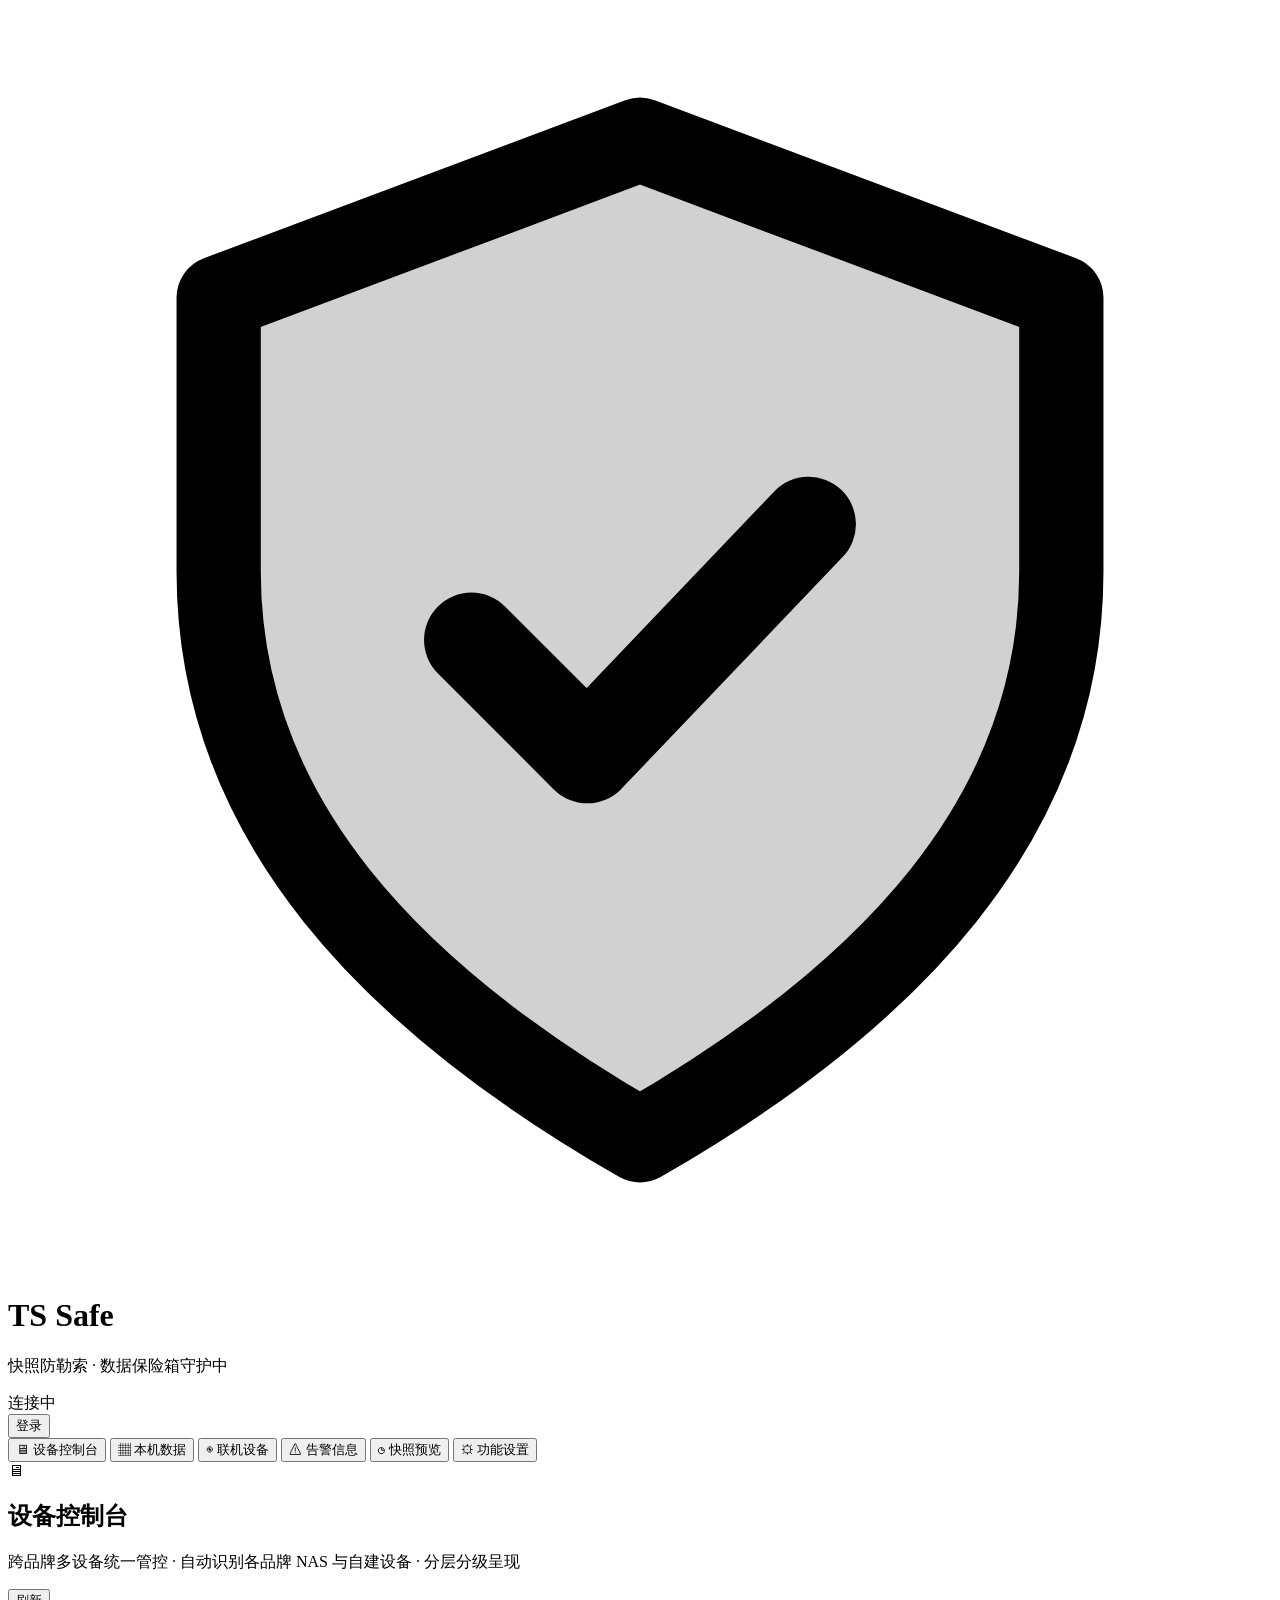
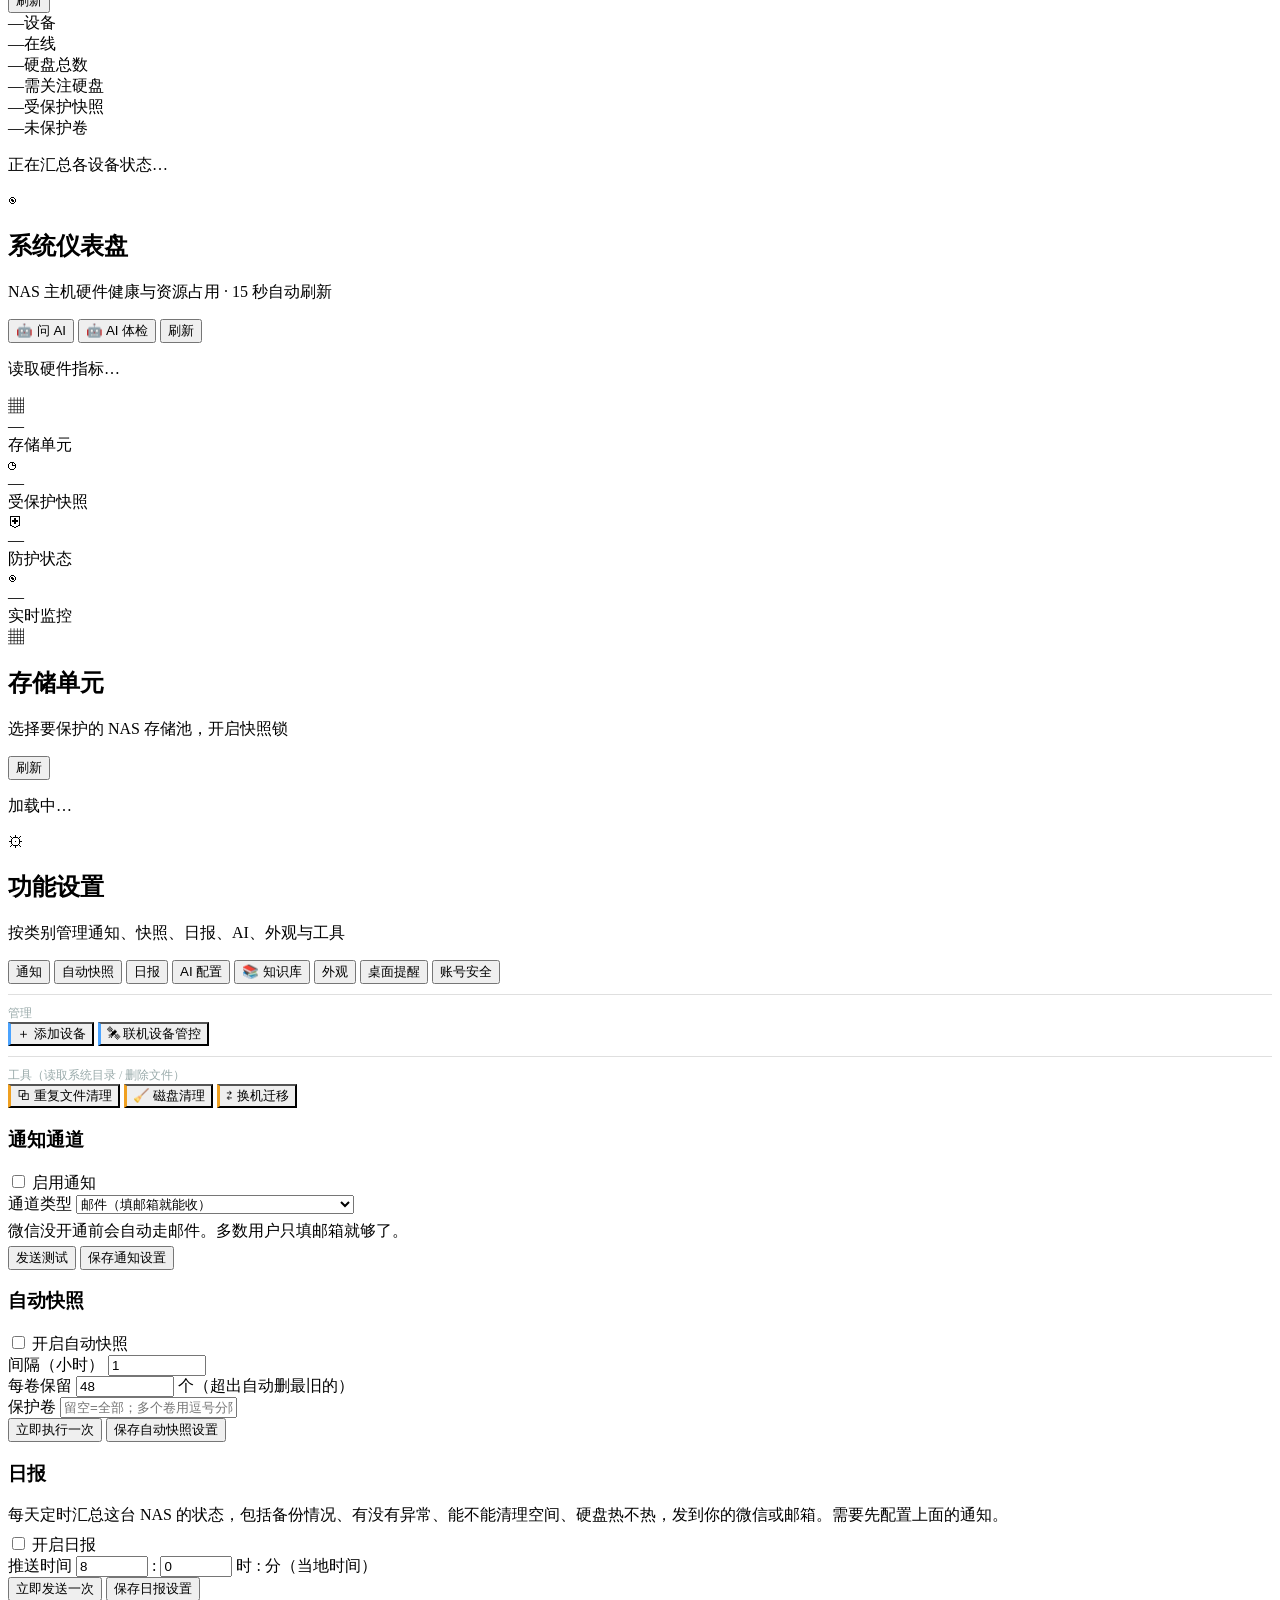
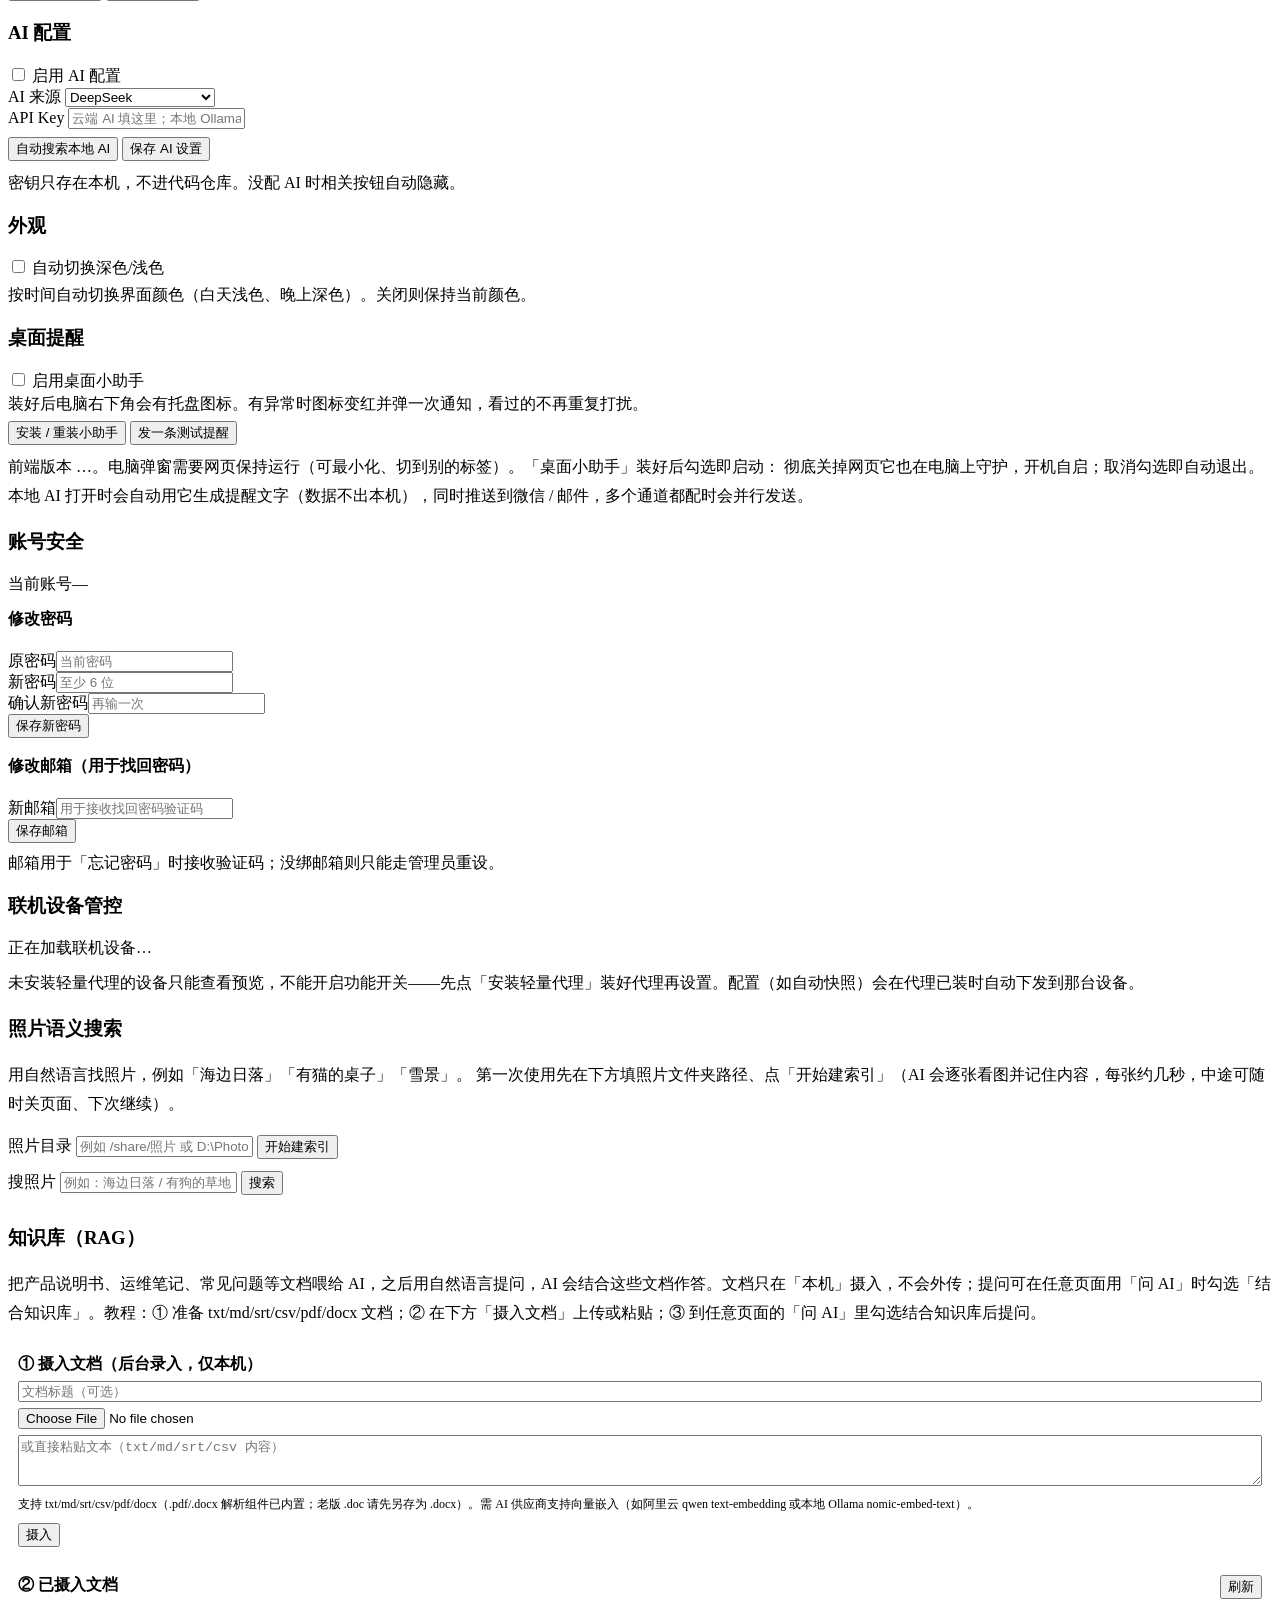
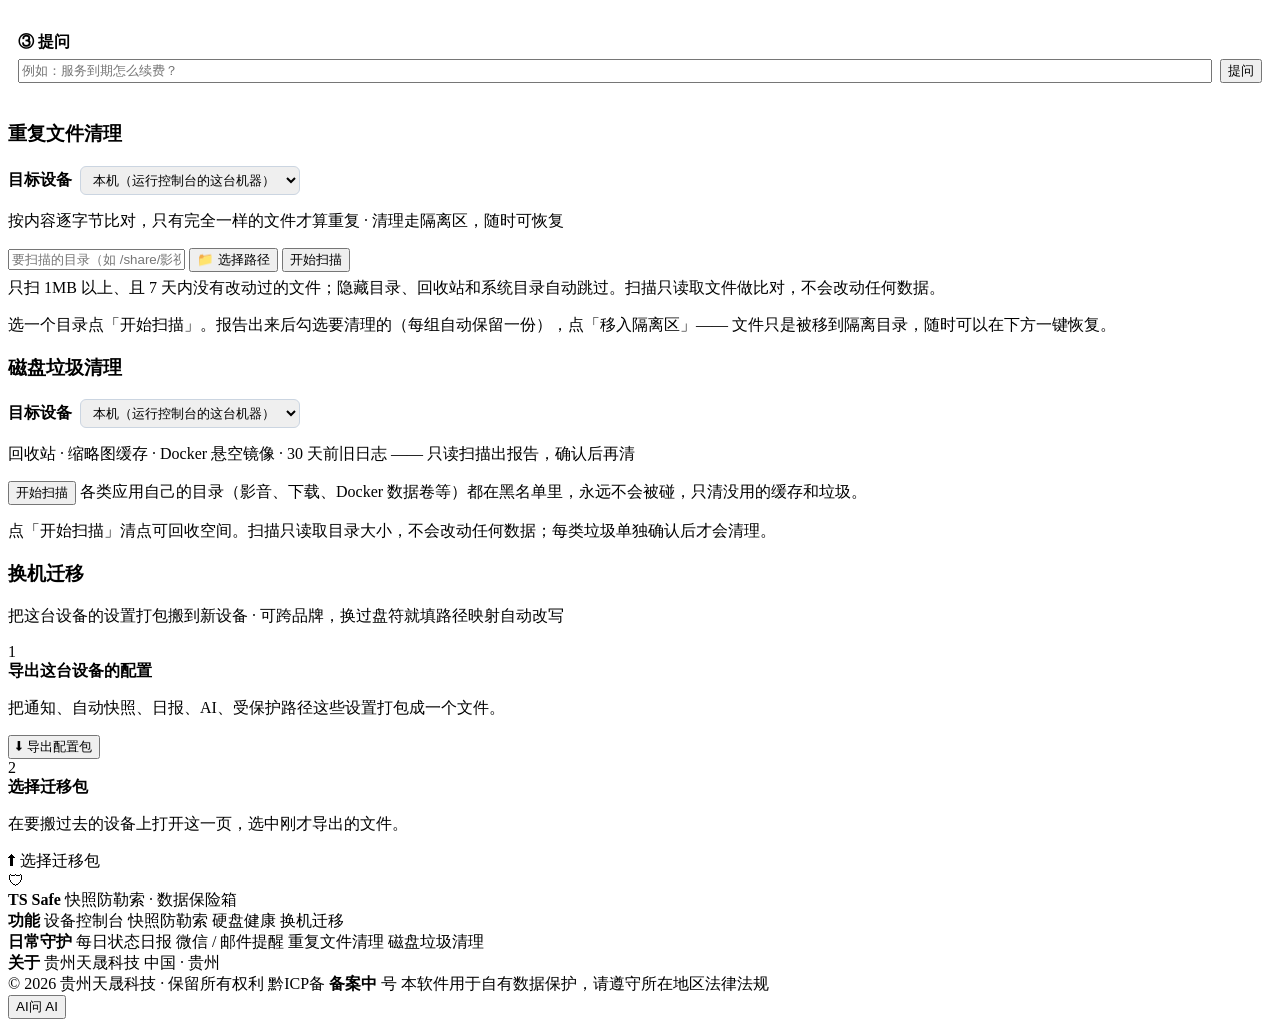
==== commit 6a576d3c: "20261014: 电脑转控真机打通——pcctl WinRM 10处协议修复 + 一键脚本3处修复 + 探活TCP兜底 + 去掉版本升级菜单 - pcctl.py：Create/Delete 动作改" ====
--- a/web/index.html
+++ b/web/index.html
@@ -10,7 +10,7 @@
 <link rel="preconnect" href="https://fonts.googleapis.com">
 <link rel="preconnect" href="https://fonts.gstatic.com" crossorigin>
 <link href="https://fonts.googleapis.com/css2?family=Sora:wght@500;600;700&display=swap" rel="stylesheet">
-<link rel="stylesheet" href="/style-20261005a.css">
+<link rel="stylesheet" href="/style-20261014a.css">
 <link rel="icon" href="/favicon.ico" type="image/x-icon">
 </head>
 <body>
@@ -280,7 +280,7 @@
 
     <div class="settings-layout">
       <nav class="settings-menu">
-        <button class="settings-tab" data-tab="license">版本与升级</button>
+
         <button class="settings-tab active" data-tab="notify">通知</button>
         <button class="settings-tab" data-tab="autosnap">自动快照</button>
         <button class="settings-tab" data-tab="daily">日报</button>
@@ -300,22 +300,6 @@
       </nav>
 
       <div class="settings-body">
-        <!-- 版本与升级 -->
-        <div class="settings-pane" data-pane="license">
-          <h3 class="sub-h">版本与升级</h3>
-          <div class="set-row"><span class="set-label">当前版本</span><span id="licEdition">—</span></div>
-          <div class="set-row"><span class="set-label">本机机器码</span><span id="licFp" style="font-family:monospace">—</span>
-            <button class="btn ghost" id="licCopyFp" style="margin-left:8px">复制</button></div>
-          <div id="licStatus" class="notice" style="display:none"></div>
-          <p class="muted" style="margin:8px 0 6px;line-height:1.8">本项目开源，免费版永久免费：管理2台设备，所有数据保护功能全开、消息通知为邮件 + 微信推送、可设置3 种云端 AI。家庭版：可管 5 台设备、一键备份并迁移换机、全部常见云端 AI+。专业版：联机管控设备无限制、增加管控异地组网设备、增加自定义通知和 AI 接口。具体区别可见下面内容</p>
-          <div id="licCompare" class="lic-compare"></div>
-          <div class="set-row" style="margin-top:12px"><span class="set-label">激活码</span>
-            <input id="licKey" class="text-input" type="text" placeholder="粘贴厂商给你的激活码" style="flex:1"></div>
-          <div class="set-actions">
-            <button class="btn primary" id="licActivateBtn">激活</button>
-          </div>
-        </div>
-
         <!-- 通知 -->
         <div class="settings-pane active" data-pane="notify">
           <h3 class="sub-h">通知通道</h3>
@@ -500,9 +484,9 @@
           <div id="psResults" style="margin-top:12px;display:grid;grid-template-columns:repeat(auto-fill,minmax(220px,1fr));gap:10px"></div>
         </div>
         <div class="settings-pane" data-pane="kb">
-          <h3 class="sub-h">知识库（RAG，家庭版起）</h3>
+          <h3 class="sub-h">知识库（RAG）</h3>
           <p class="muted" style="line-height:1.8">把产品说明书、运维笔记、常见问题等文档喂给 AI，之后用自然语言提问，AI 会结合这些文档作答。文档只在「本机」摄入，不会外传；提问可在任意页面用「问 AI」时勾选「结合知识库」。教程：① 准备 txt/md/srt/csv/pdf/docx 文档；② 在下方「摄入文档」上传或粘贴；③ 到任意页面的「问 AI」里勾选结合知识库后提问。</p>
-          <div id="kbFreeTip" class="notice" style="display:none">📌 知识库是 <b>家庭版起</b> 的功能，当前是免费版。升级后这里可以上传产品说明书、运维笔记等文档，AI 会照着这些文档回答问题。到「版本与升级」页可查看对比与升级。</div>
+
           <div id="kbPaneBody">
           <div class="kb-block" style="border:1px solid var(--border);border-radius:10px;padding:10px;margin:8px 0">
             <div style="font-weight:600;margin-bottom:6px">① 摄入文档（后台录入，仅本机）</div>
@@ -700,6 +684,6 @@
 <div class="toast-root" id="toastRoot"></div>
 
 <script src="/qrcode.min.js"></script>
-<script src="/app-20261008k.js"></script>
+<script src="/app-20261014a.js"></script>
 </body>
 </html>
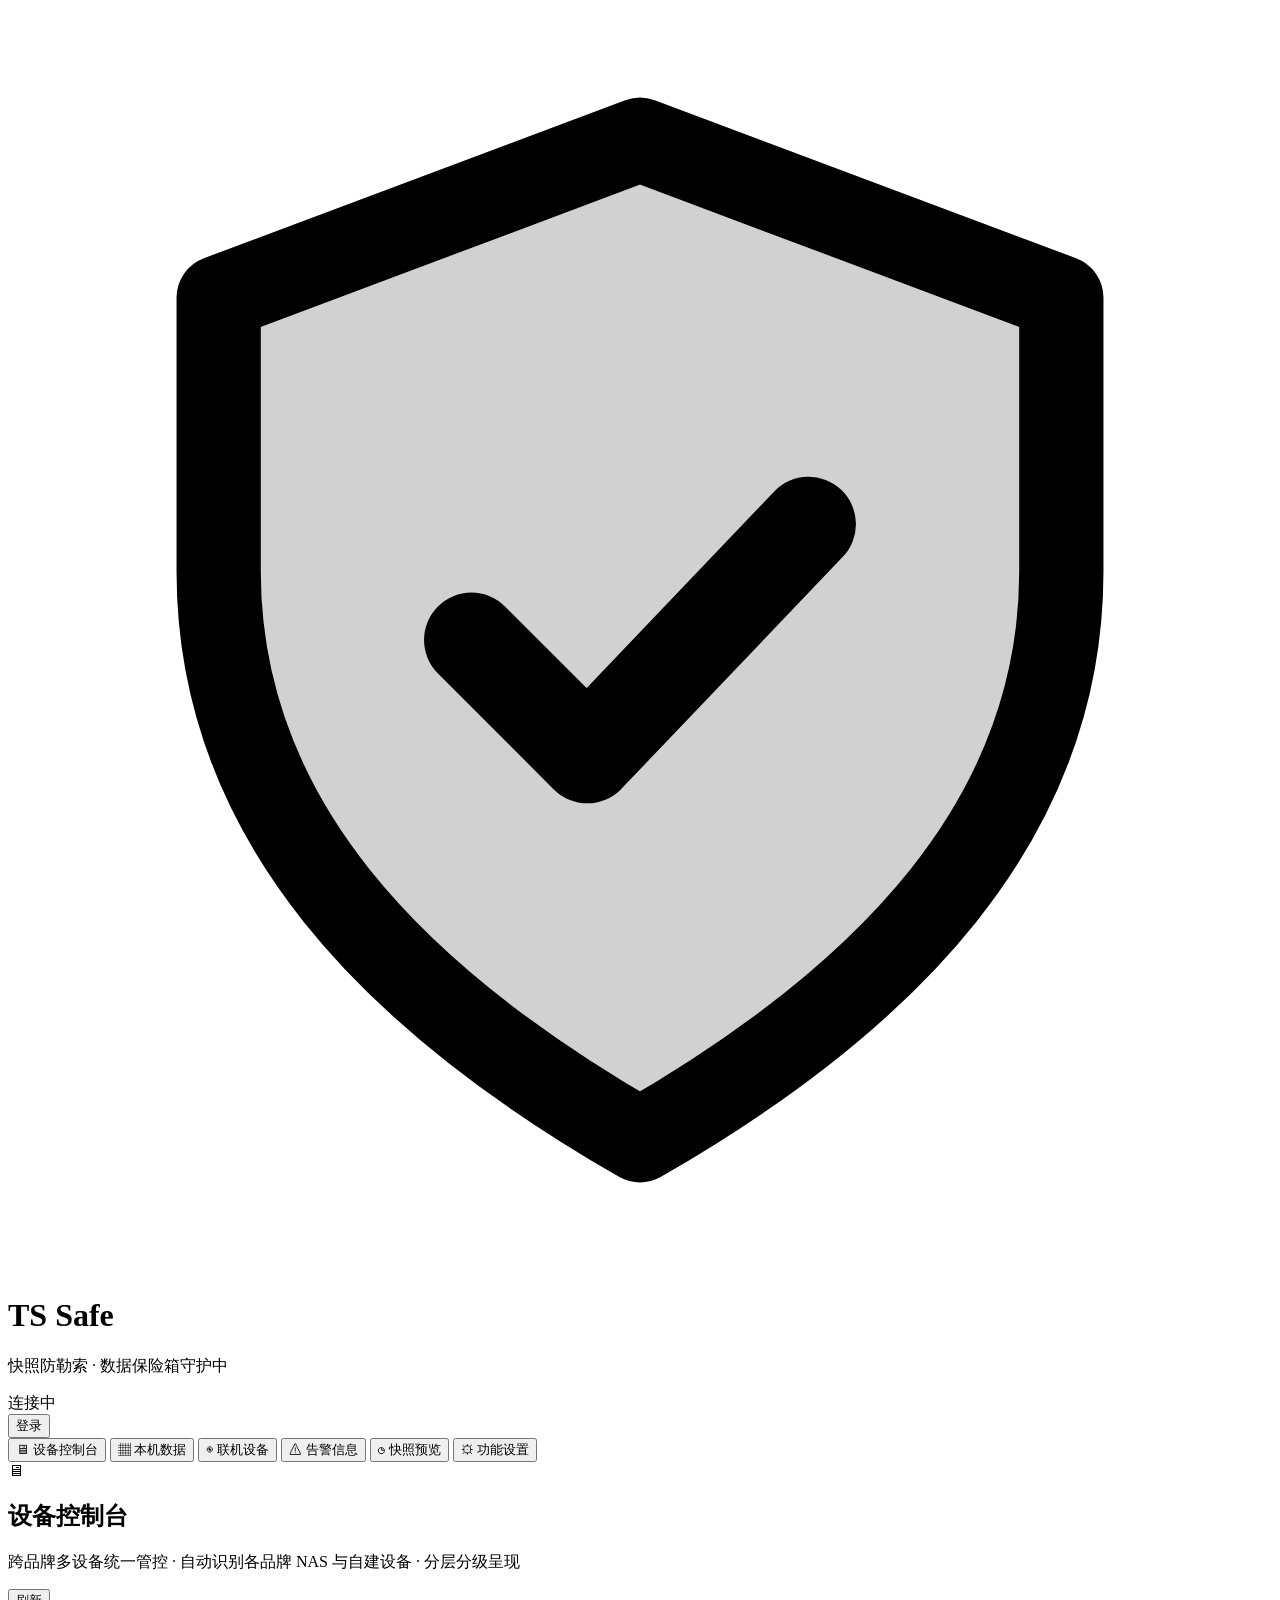
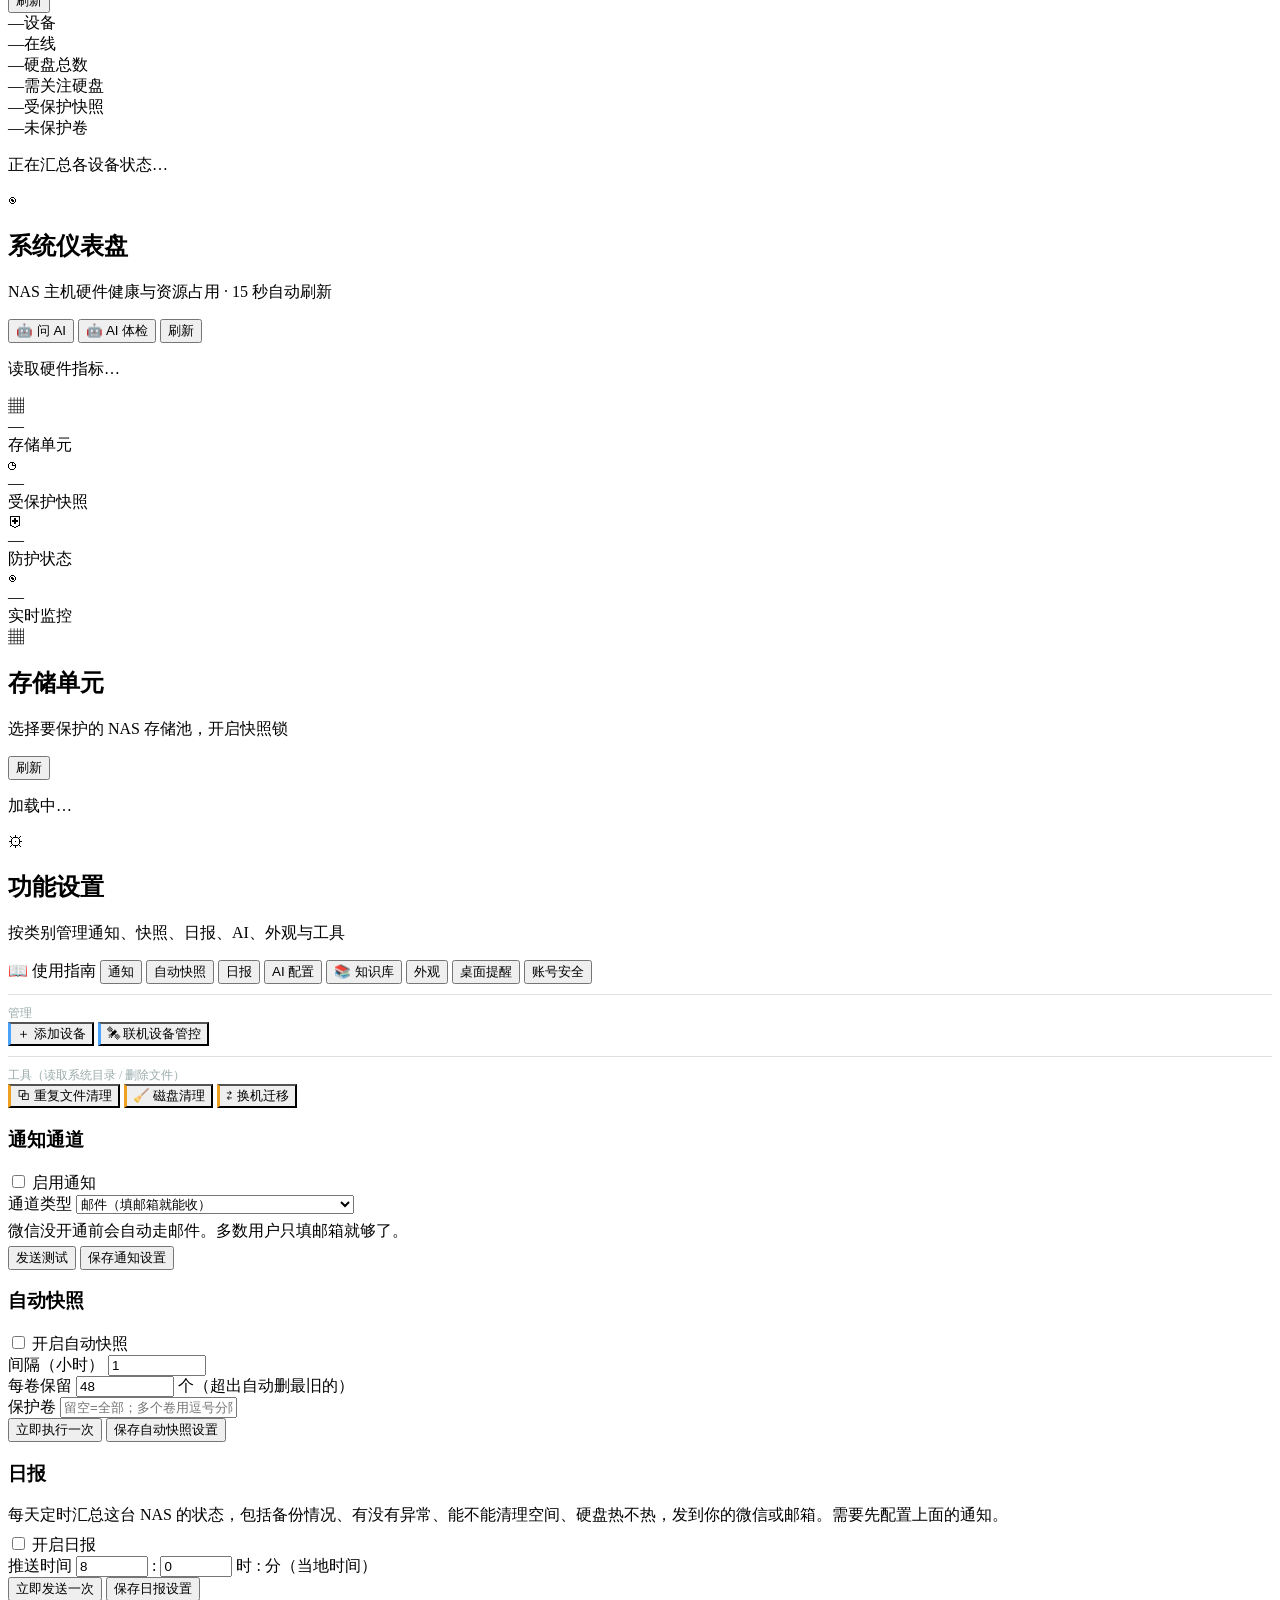
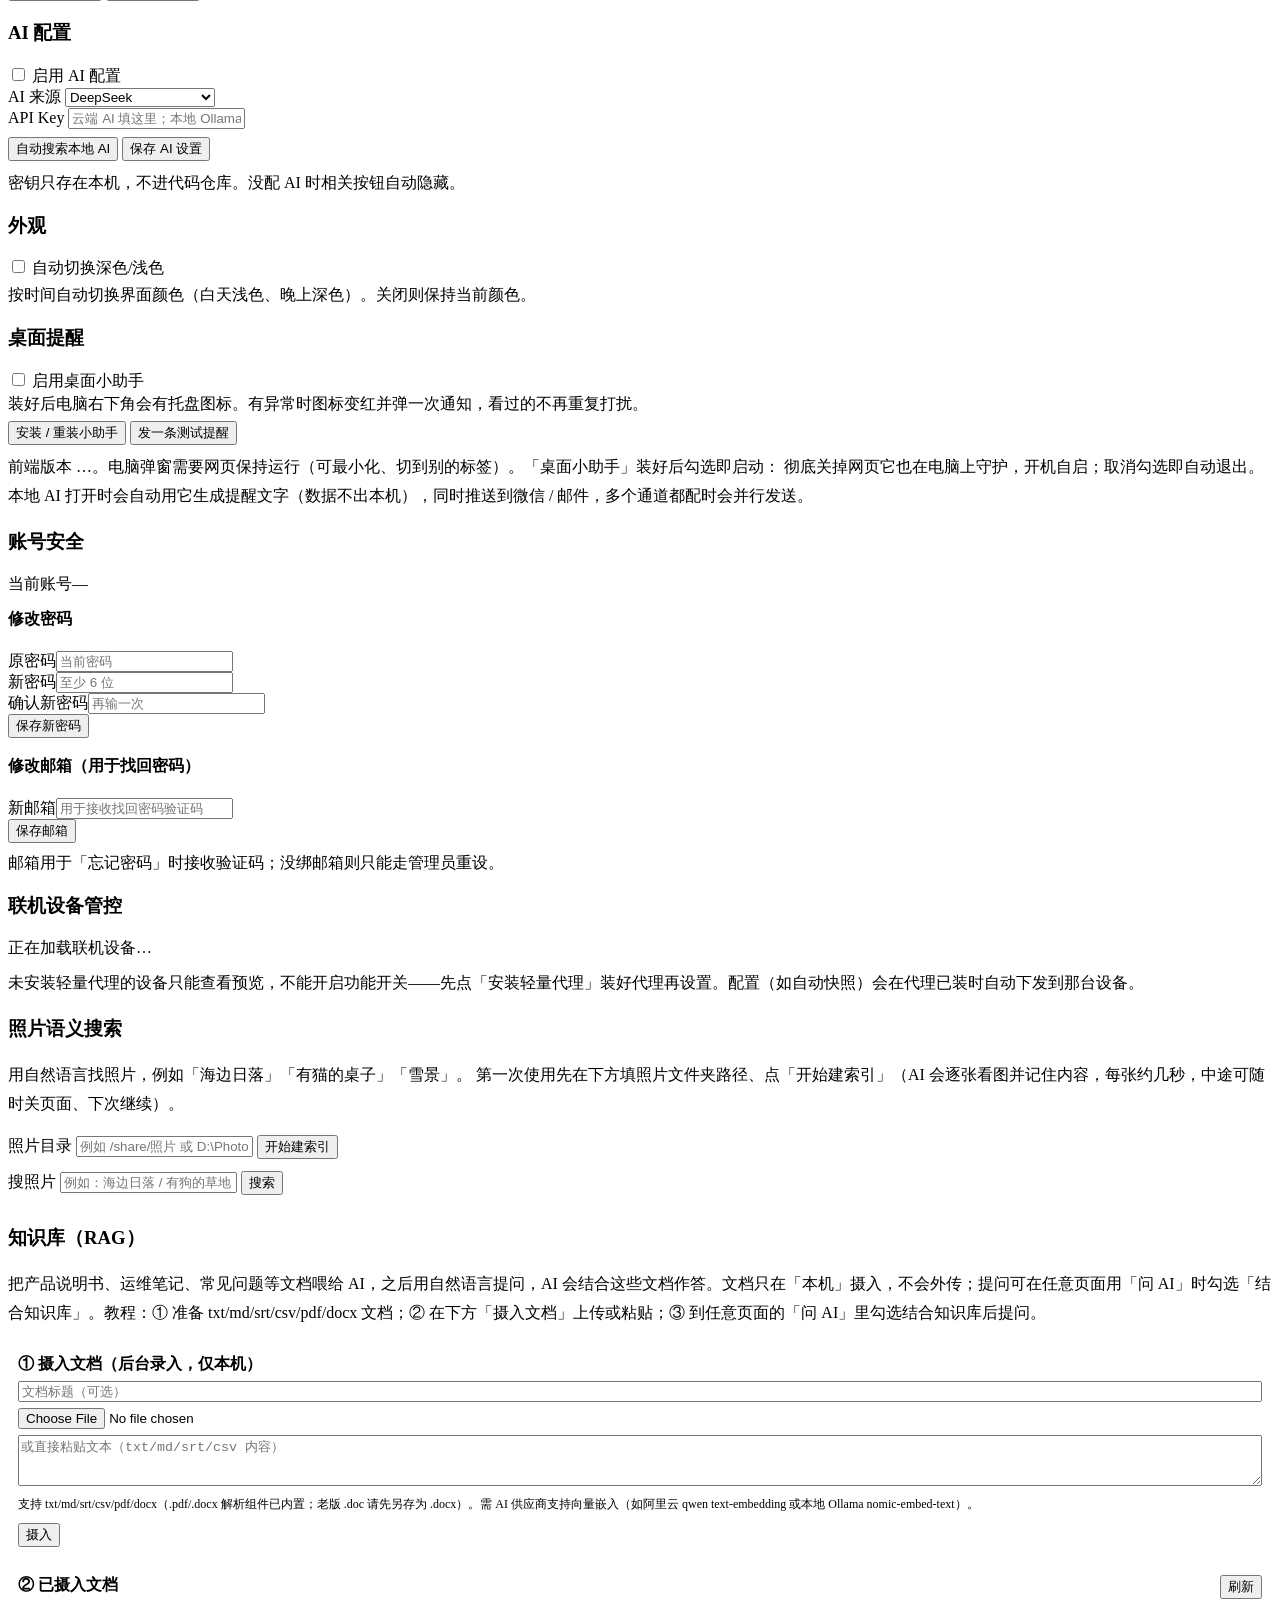
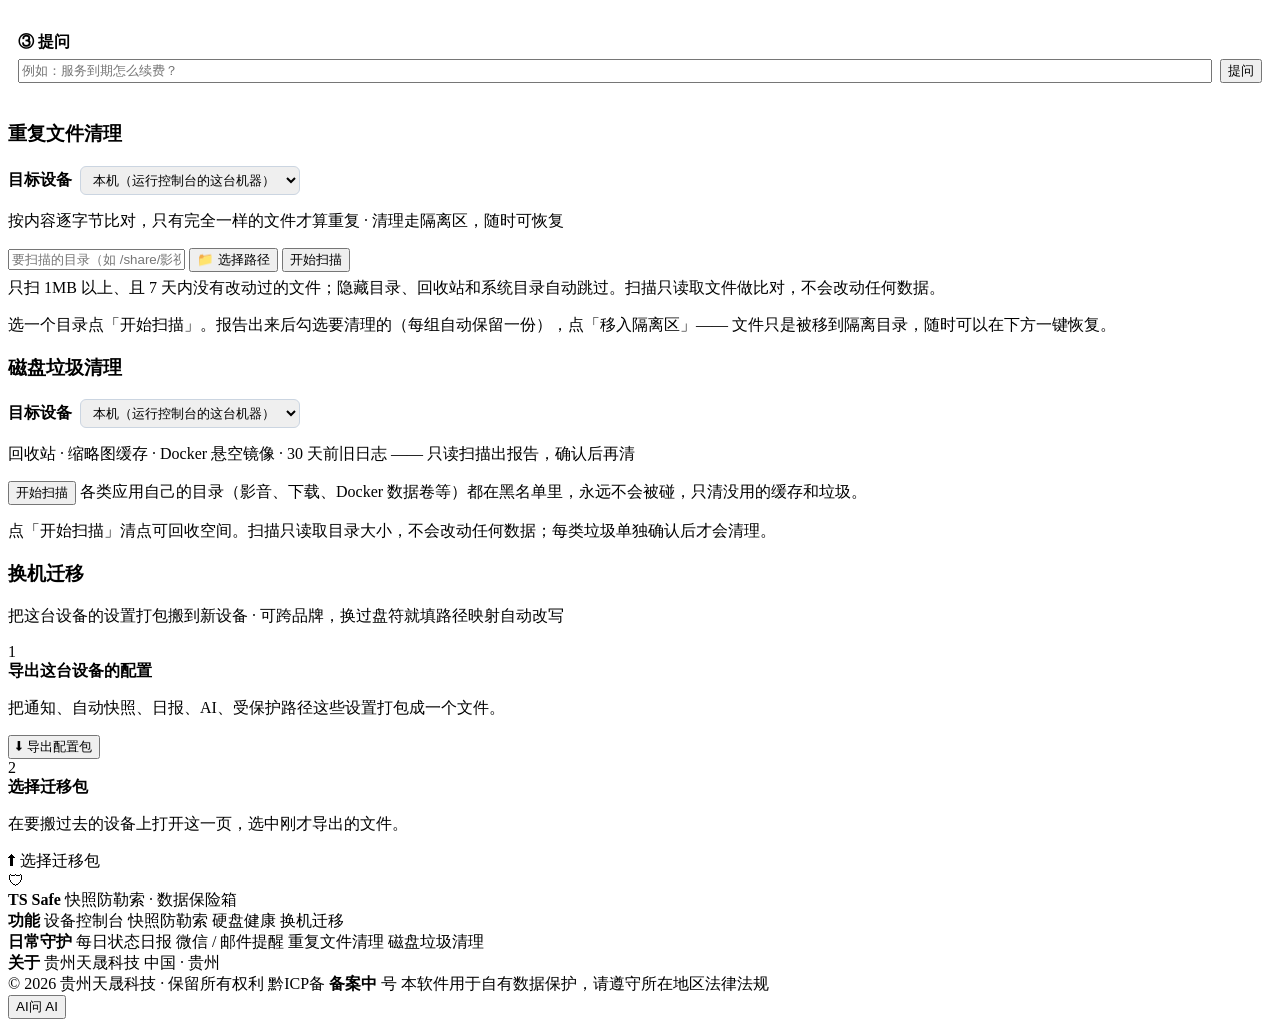
==== commit 488e9486: "20261014b: 收费门槛清零收尾 + 镜像化发布 - editions.py：_build_free_all 合并算式修复——UNLIMITED(-1) 必须压过正数（旧 max() 把 ai_" ====
--- a/web/index.html
+++ b/web/index.html
@@ -280,7 +280,7 @@
 
     <div class="settings-layout">
       <nav class="settings-menu">
-
+        <a class="settings-tab" href="/guide.html" target="_blank" style="text-decoration:none;color:inherit">📖 使用指南</a>
         <button class="settings-tab active" data-tab="notify">通知</button>
         <button class="settings-tab" data-tab="autosnap">自动快照</button>
         <button class="settings-tab" data-tab="daily">日报</button>
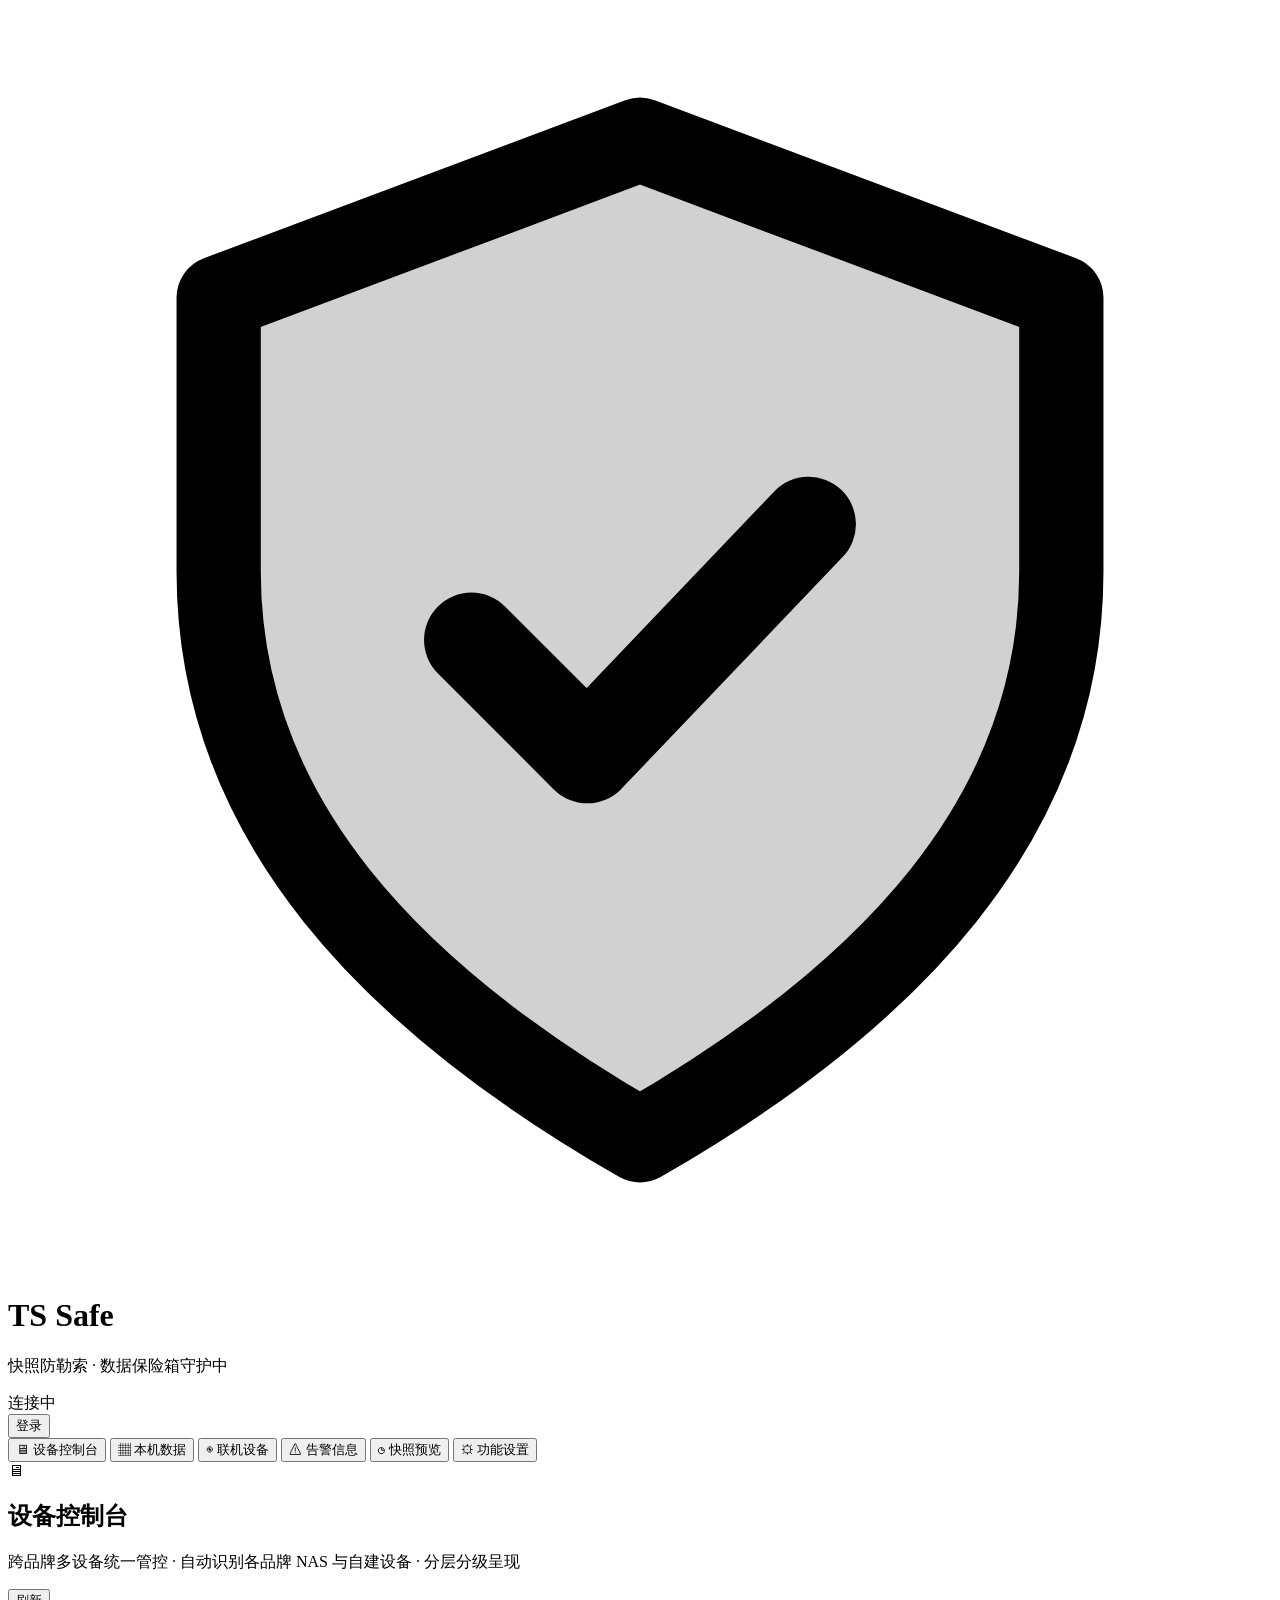
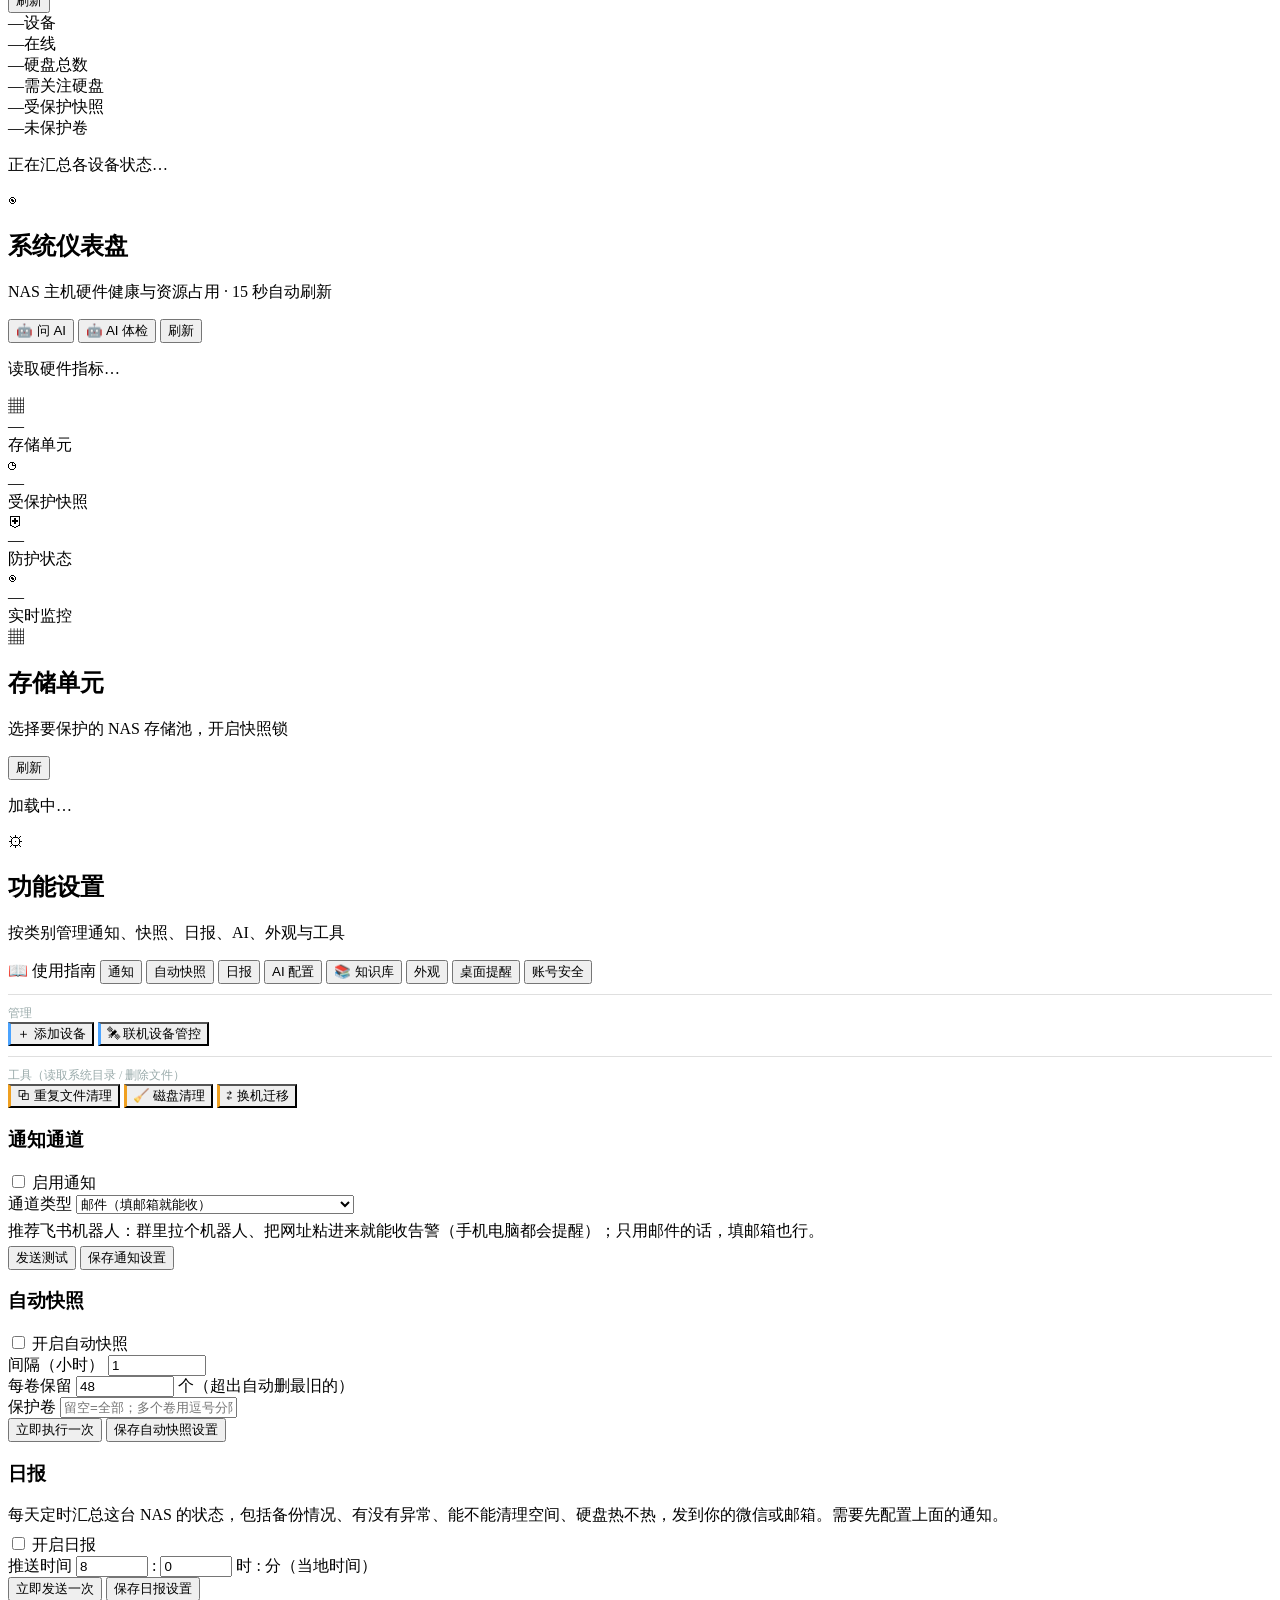
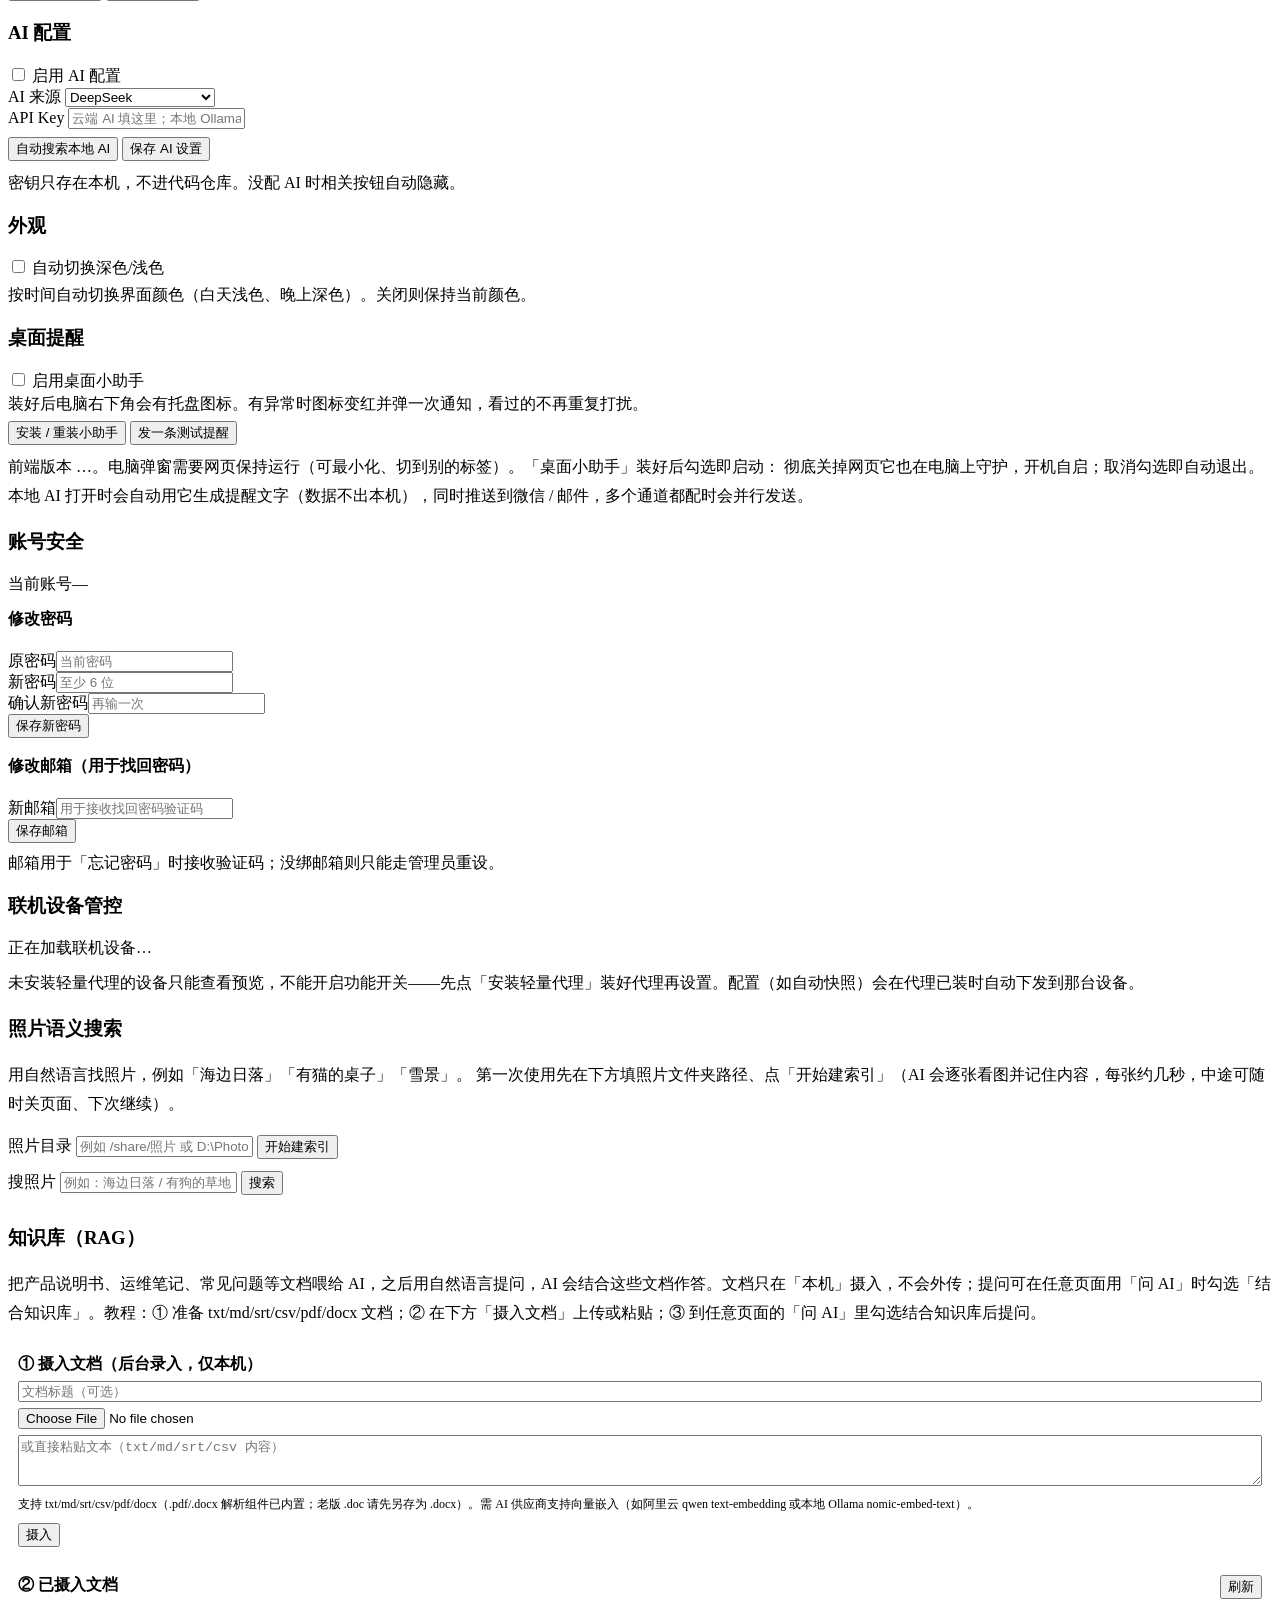
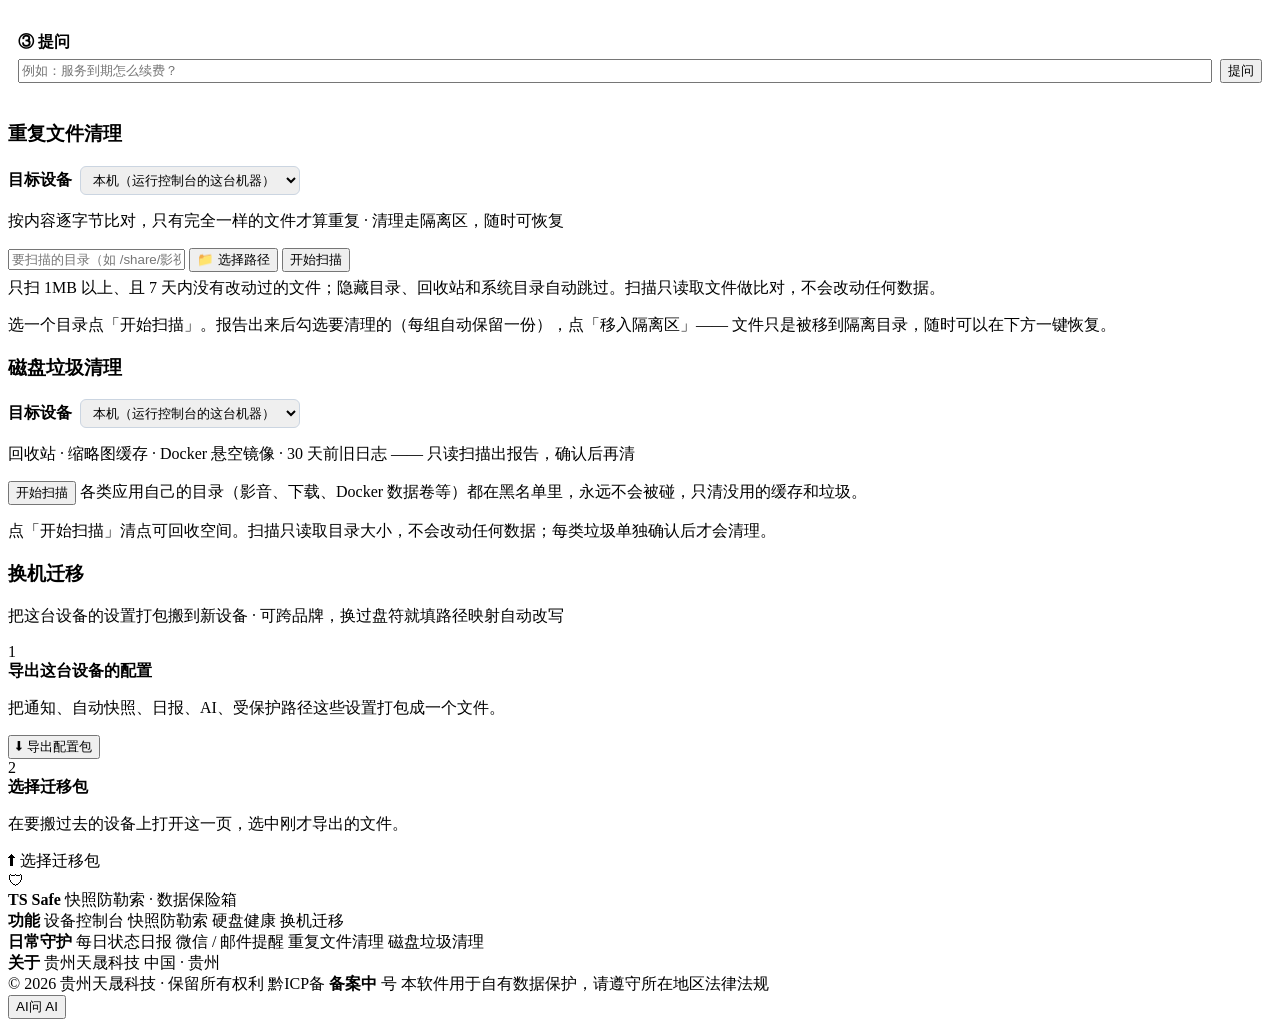
==== commit d7053a9c: "feat(notify): 推送通道主推飞书机器人——界面下线微信服务号选项（后端能力保留） - 通道下拉：飞书提为推荐位并附一分钟配置引导；微信选项从界面删除（notify.py 微信发送代码原样保" ====
--- a/web/index.html
+++ b/web/index.html
@@ -308,9 +308,8 @@
             <span class="set-label">通道类型</span>
             <select id="notifyType" class="sel-input">
               <option value="relay">邮件（填邮箱就能收）</option>
-              <option value="wechat_service_account">微信服务号（微信里强提醒）</option>
+              <option value="feishu">飞书机器人（推荐，一分钟配好）</option>
               <optgroup label="其他推送方式（要自己会配）">
-                <option value="feishu">飞书机器人</option>
                 <option value="webhook">群机器人（企业微信 / 钉钉）</option>
                 <option value="bark">苹果手机推送（App 名叫 Bark）</option>
                 <option value="ntfy">手机推送（安卓、苹果都能用）</option>
@@ -319,7 +318,7 @@
               </optgroup>
             </select>
           </div>
-          <p class="muted" style="margin:6px 0 0">微信没开通前会自动走邮件。多数用户只填邮箱就够了。</p>
+          <p class="muted" style="margin:6px 0 0">推荐飞书机器人：群里拉个机器人、把网址粘进来就能收告警（手机电脑都会提醒）；只用邮件的话，填邮箱也行。</p>
           <p class="muted" id="notifyEditionHint" style="margin:4px 0 0; line-height:1.8"></p>
           <div id="relayHint" class="notice" style="display:none"></div>
           <div class="set-actions" id="relaySwitchBox" style="display:none; margin:2px 0 8px">
@@ -684,6 +683,6 @@
 <div class="toast-root" id="toastRoot"></div>
 
 <script src="/qrcode.min.js"></script>
-<script src="/app-20261014a.js"></script>
+<script src="/app-20261014b.js"></script>
 </body>
 </html>
